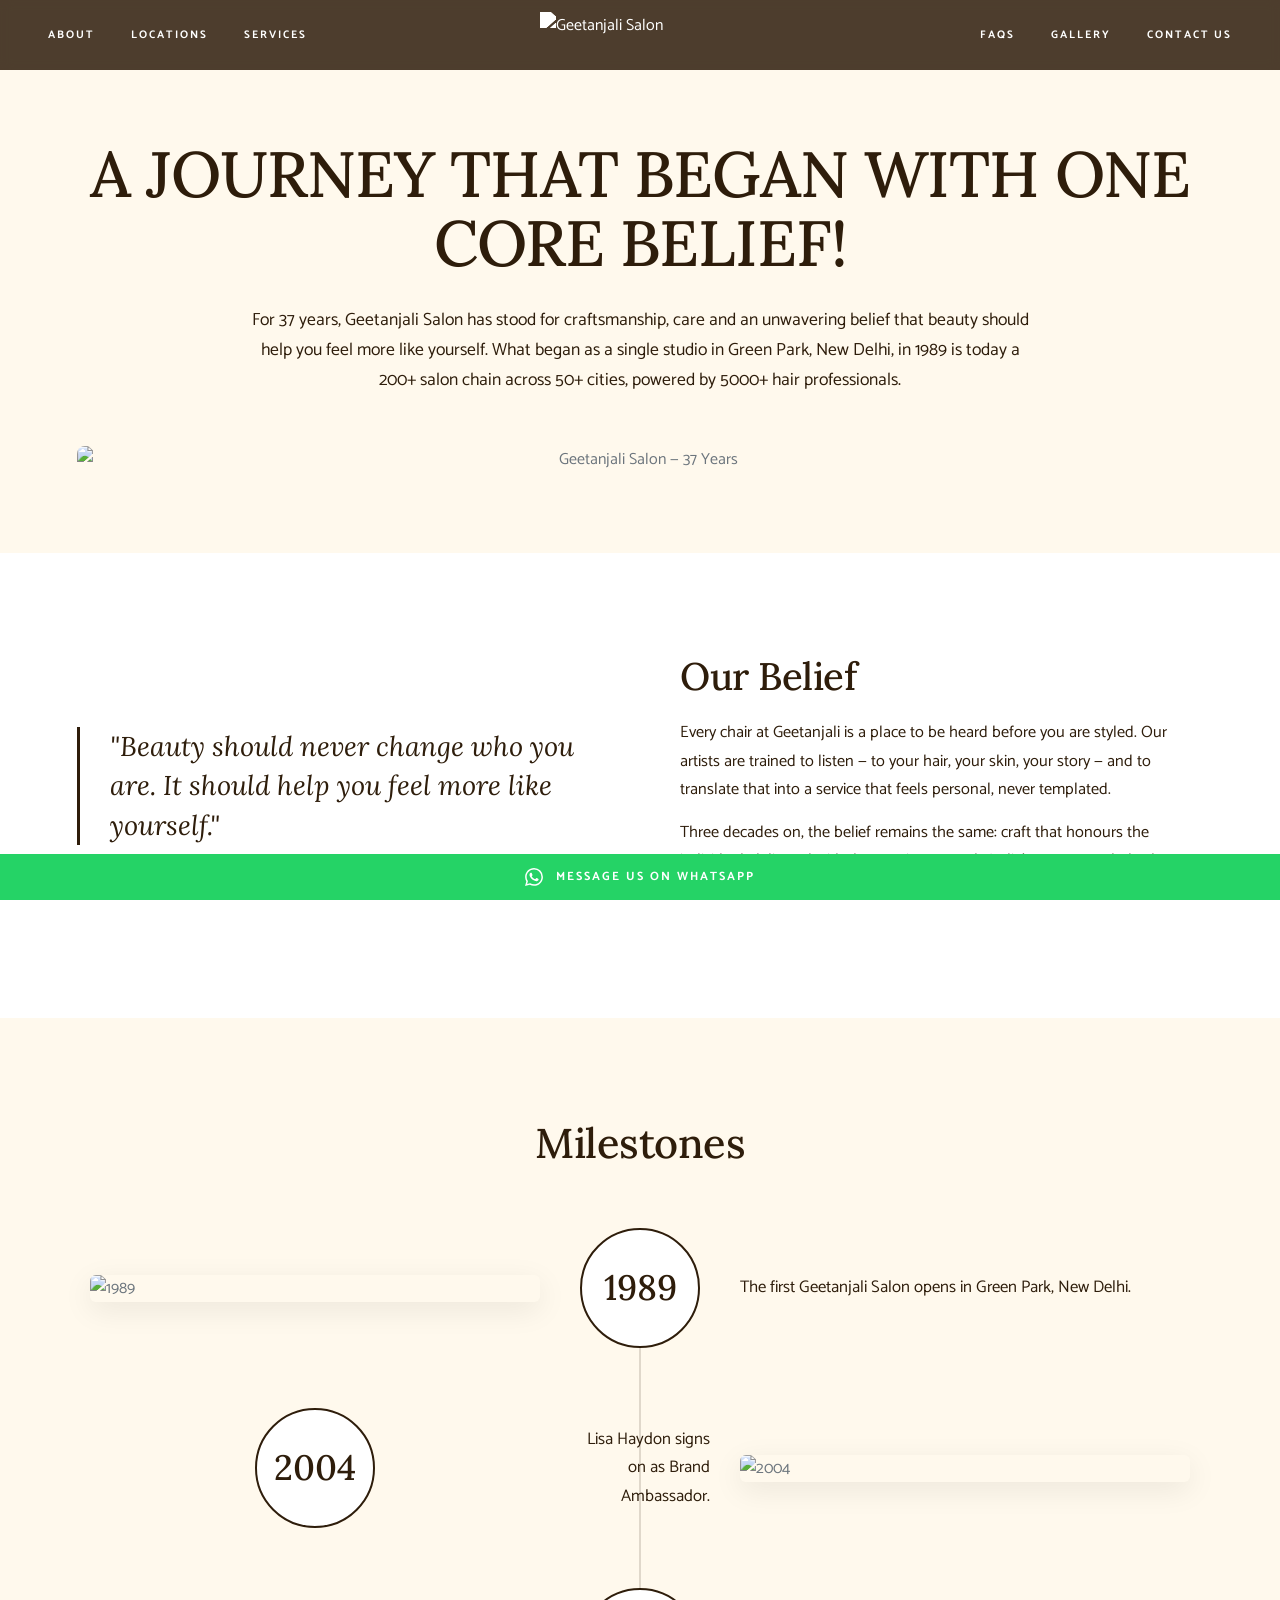
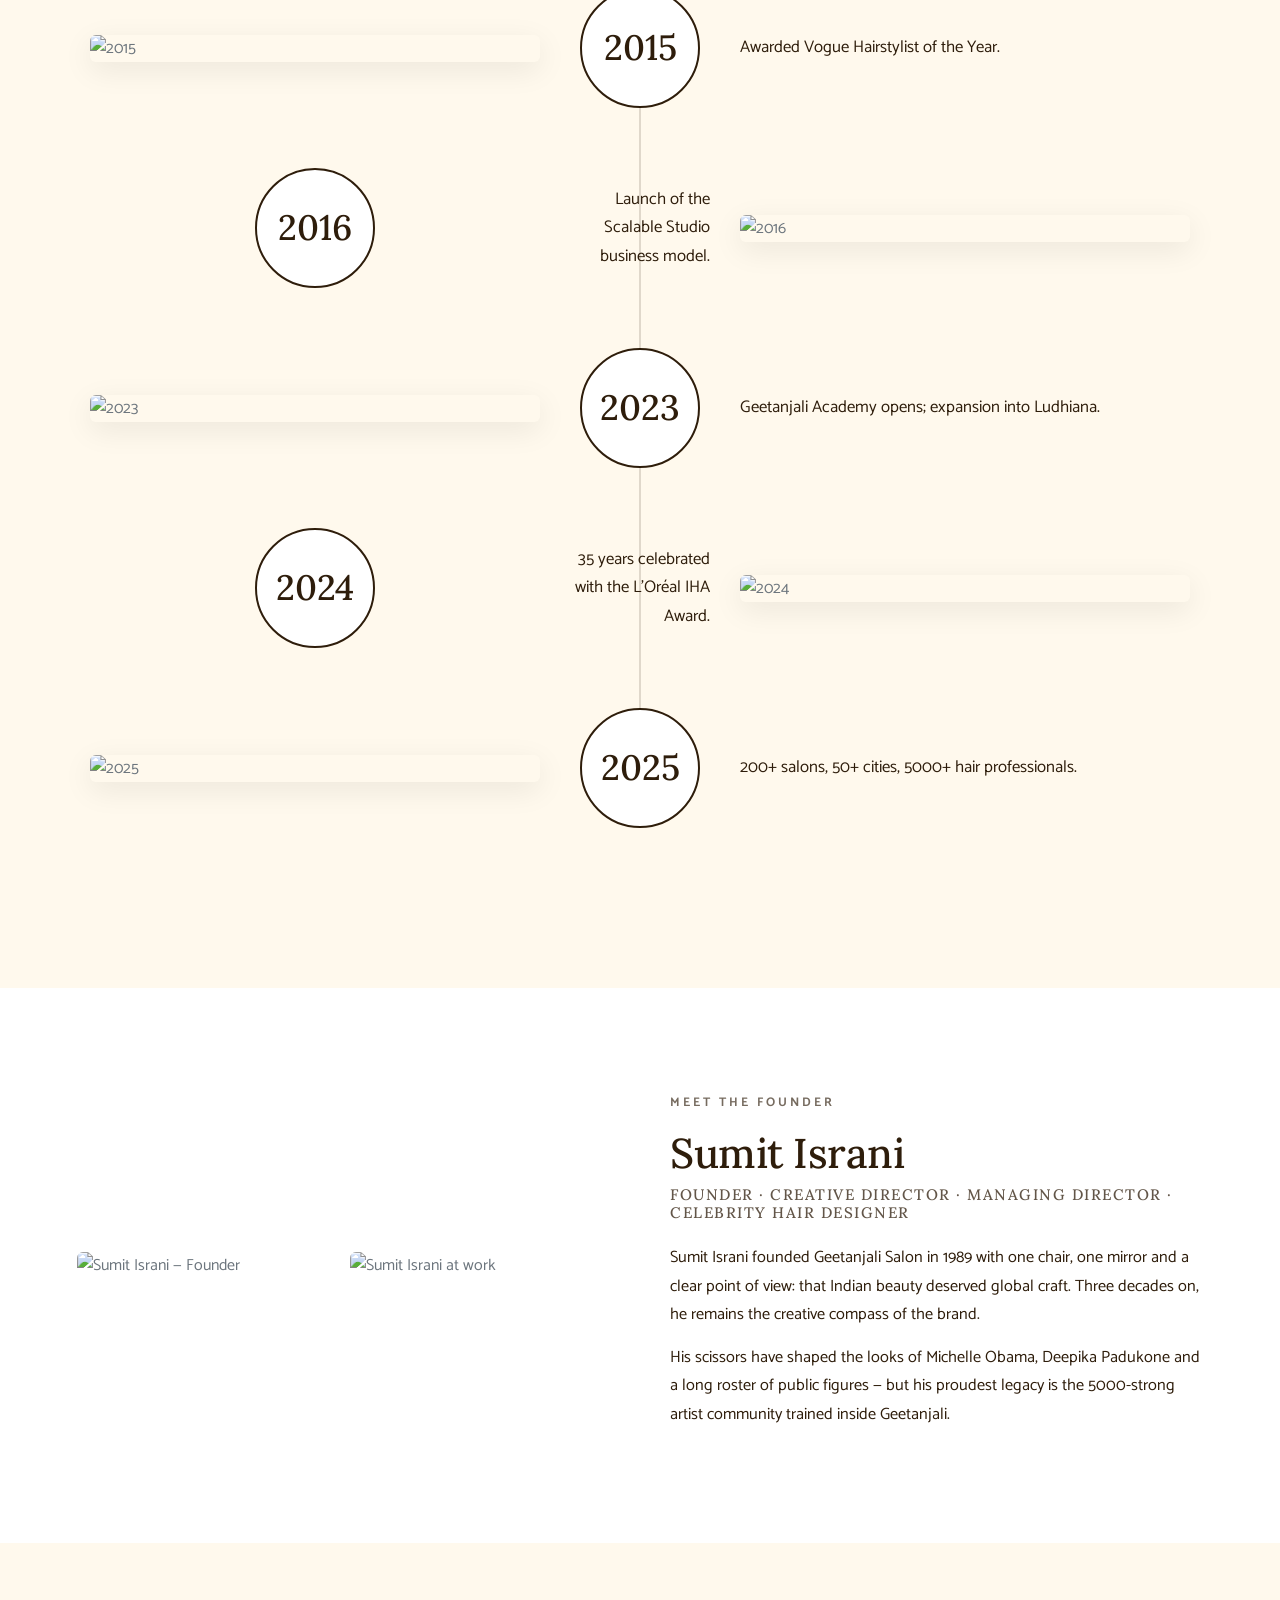
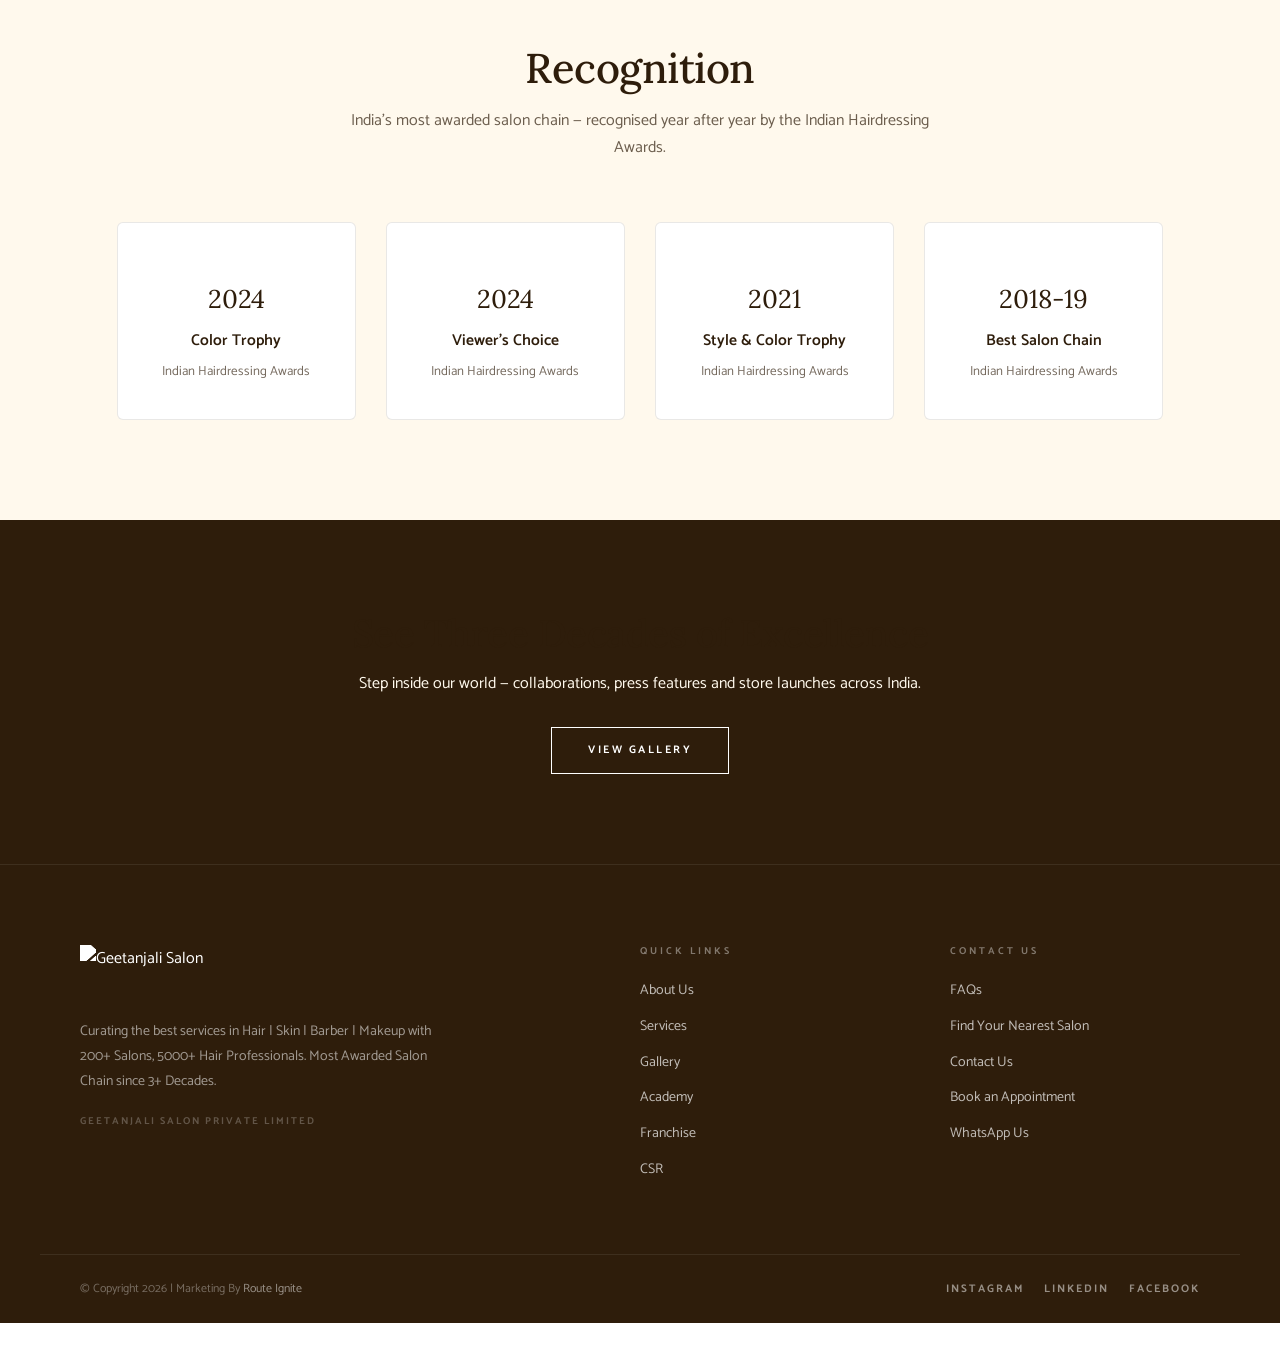
==== about.html @ 036566a3 "first commit" ====
<!DOCTYPE html>
<html lang="en">
<head>
<meta charset="UTF-8">
<meta name="viewport" content="width=device-width, initial-scale=1.0">
<meta name="description" content="A journey that began with one core belief. 37 years of Geetanjali Salon — 200+ salons, 50+ cities, 5000+ hair professionals. Founded by Sumit Israni in 1989.">
<meta name="robots" content="index, follow">
<meta property="og:title" content="About Us | Geetanjali Salon">
<meta property="og:description" content="Since 1989 — India's most awarded salon chain. Founder Sumit Israni.">
<meta property="og:image" content="https://www.geetanjalisalon.com/wp-content/uploads/2026/01/geet24.jpg">
<title>About Us | Geetanjali Salon</title>

<link rel="icon" type="image/png" href="https://www.geetanjalisalon.com/wp-content/uploads/2023/09/cropped-Geetanjali-Salon-Logo-Copy-1-1-270x270.png">
<link rel="preconnect" href="https://fonts.googleapis.com">
<link rel="preconnect" href="https://fonts.gstatic.com" crossorigin>
<link rel="stylesheet" href="css/style.css">

<style>
  .about-hero{padding:140px 6% 80px;background:var(--cream);text-align:center}
  .about-hero h1{font-family:var(--h-font);font-weight:500;font-size:clamp(2.2rem,5vw,4.4rem);color:var(--dark);line-height:1.08;letter-spacing:-1px;max-width:1100px;margin:0 auto 28px}
  .about-hero p.lede{max-width:780px;margin:0 auto 50px;font-size:1.1rem;line-height:1.7;color:var(--dark)}
  .about-hero .hero-img{max-width:1200px;margin:0 auto;border-radius:8px;overflow:hidden}
  .about-hero .hero-img img{width:100%;height:auto;display:block}

  .vm{padding:100px 6%;background:#fff}
  .vm-grid{display:grid;grid-template-columns:1fr 1fr;gap:80px;max-width:1200px;margin:0 auto;align-items:center}
  .vm-quote{font-family:var(--h-font);font-style:italic;font-size:1.7rem;line-height:1.45;color:var(--dark);padding-left:30px;border-left:3px solid var(--dark)}
  .vm-body h2{font-family:var(--h-font);font-size:2.4rem;font-weight:500;color:var(--dark);margin-bottom:20px;letter-spacing:-.5px}
  .vm-body p{font-size:1.02rem;line-height:1.75;color:var(--dark);margin-bottom:14px}
  @media(max-width:820px){.vm-grid{grid-template-columns:1fr;gap:40px}}

  .milestones{padding:100px 6%;background:var(--cream)}
  .milestones h2{text-align:center;font-family:var(--h-font);font-size:2.6rem;font-weight:500;color:var(--dark);margin-bottom:60px;letter-spacing:-.5px}
  .ms-list{max-width:1100px;margin:0 auto;position:relative}
  .ms-list::before{content:"";position:absolute;left:50%;top:0;bottom:0;width:2px;background:var(--dark);opacity:.15;transform:translateX(-50%)}
  .ms-item{display:grid;grid-template-columns:1fr 140px 1fr;gap:30px;align-items:center;margin-bottom:60px}
  .ms-img{width:100%;border-radius:6px;overflow:hidden;box-shadow:0 8px 30px rgba(0,0,0,.08)}
  .ms-img img{width:100%;height:auto;display:block}
  .ms-year{text-align:center;font-family:var(--h-font);font-size:2.2rem;font-weight:500;color:var(--dark);background:#fff;border:2px solid var(--dark);border-radius:50%;width:120px;height:120px;display:flex;align-items:center;justify-content:center;margin:0 auto}
  .ms-desc{font-size:1.05rem;line-height:1.7;color:var(--dark)}
  .ms-item:nth-child(even) .ms-img{order:3}
  .ms-item:nth-child(even) .ms-desc{order:1;text-align:right}
  @media(max-width:820px){
    .ms-list::before{left:60px}
    .ms-item{grid-template-columns:120px 1fr;gap:20px;text-align:left!important}
    .ms-year{width:100px;height:100px;font-size:1.6rem;margin:0}
    .ms-img{display:none}
    .ms-item:nth-child(even) .ms-desc{order:0;text-align:left}
  }

  .founder{padding:100px 6%;background:#fff}
  .founder-grid{display:grid;grid-template-columns:1fr 1fr;gap:60px;max-width:1200px;margin:0 auto;align-items:center}
  .founder-imgs{display:grid;grid-template-columns:1fr 1fr;gap:14px}
  .founder-imgs img{width:100%;height:auto;border-radius:6px;display:block}
  .founder-body .eyebrow{display:inline-block;letter-spacing:3px;font-size:.78rem;color:var(--dark);opacity:.65;margin-bottom:14px;text-transform:uppercase}
  .founder-body h2{font-family:var(--h-font);font-size:2.6rem;font-weight:500;color:var(--dark);margin-bottom:8px;letter-spacing:-.5px}
  .founder-body h3{font-size:.95rem;letter-spacing:1.5px;color:var(--dark);opacity:.75;margin-bottom:22px;text-transform:uppercase;font-weight:500}
  .founder-body p{font-size:1.02rem;line-height:1.75;color:var(--dark);margin-bottom:14px}
  @media(max-width:820px){.founder-grid{grid-template-columns:1fr}}

  .awards{padding:100px 6%;background:var(--cream)}
  .awards h2{text-align:center;font-family:var(--h-font);font-size:2.6rem;font-weight:500;color:var(--dark);margin-bottom:14px;letter-spacing:-.5px}
  .awards .sub{text-align:center;color:var(--dark);opacity:.7;margin:0 auto 60px;max-width:600px}
  .awards-grid{display:grid;grid-template-columns:repeat(4,1fr);gap:30px;max-width:1200px;margin:0 auto}
  .award-c{background:#fff;padding:36px 24px;border-radius:6px;text-align:center;border:1px solid rgba(46,29,11,.1);transition:transform .35s ease,box-shadow .35s ease}
  .award-c:hover{transform:translateY(-6px);box-shadow:0 16px 40px rgba(0,0,0,.1)}
  .award-c img{width:80px;height:auto;margin:0 auto 18px;display:block}
  .award-c .yr{font-family:var(--h-font);font-size:1.6rem;color:var(--dark);margin-bottom:8px}
  .award-c .nm{font-size:.98rem;font-weight:600;color:var(--dark);margin-bottom:6px}
  .award-c .og{font-size:.82rem;color:var(--dark);opacity:.65}
  @media(max-width:900px){.awards-grid{grid-template-columns:repeat(2,1fr)}}
  @media(max-width:480px){.awards-grid{grid-template-columns:1fr}}

  .about-cta{padding:90px 6%;background:var(--dark);text-align:center;color:var(--cream)}
  .about-cta h2{font-family:var(--h-font);font-size:2.4rem;font-weight:500;margin-bottom:14px;letter-spacing:-.5px}
  .about-cta p{opacity:.8;max-width:600px;margin:0 auto 30px}
</style>
</head>
<body>

<a class="wa-bar" href="https://wa.me/917428918292/?text=Hello%0AGot%20this%20number%20from%20Geetanjali%20Website.%20Looking%20to%20book%20an%20appointment." target="_blank" rel="noopener">
  <svg width="18" height="18" viewBox="0 0 24 24" fill="currentColor" style="display:inline-block;vertical-align:middle;margin-right:8px"><path d="M17.472 14.382c-.297-.149-1.758-.867-2.03-.967-.273-.099-.471-.148-.67.15-.197.297-.767.966-.94 1.164-.173.199-.347.223-.644.075-.297-.15-1.255-.463-2.39-1.475-.883-.788-1.48-1.761-1.653-2.059-.173-.297-.018-.458.13-.606.134-.133.298-.347.446-.52.149-.174.198-.298.298-.497.099-.198.05-.371-.025-.52-.075-.149-.669-1.612-.916-2.207-.242-.579-.487-.5-.669-.51-.173-.008-.371-.01-.57-.01-.198 0-.52.074-.792.372-.272.297-1.04 1.016-1.04 2.479 0 1.462 1.065 2.875 1.213 3.074.149.198 2.096 3.2 5.077 4.487.709.306 1.262.489 1.694.625.712.227 1.36.195 1.871.118.571-.085 1.758-.719 2.006-1.413.248-.694.248-1.289.173-1.413-.074-.124-.272-.198-.57-.347m-5.421 7.403h-.004a9.87 9.87 0 01-5.031-1.378l-.361-.214-3.741.982.998-3.648-.235-.374a9.86 9.86 0 01-1.51-5.26c.001-5.45 4.436-9.884 9.888-9.884 2.64 0 5.122 1.03 6.988 2.898a9.825 9.825 0 012.893 6.994c-.003 5.45-4.437 9.884-9.885 9.884m8.413-18.297A11.815 11.815 0 0012.05 0C5.495 0 .16 5.335.157 11.892c0 2.096.547 4.142 1.588 5.945L.057 24l6.305-1.654a11.882 11.882 0 005.683 1.448h.005c6.554 0 11.89-5.335 11.893-11.893a11.821 11.821 0 00-3.48-8.413Z"/></svg>
  Message Us on WhatsApp
</a>

<header id="site-header">
  <div class="nav-wrap">
    <nav class="nav-left">
      <a href="about.html" class="nav-link active">About</a>
      <a href="locations.html" class="nav-link">Locations</a>
      <a href="services.html" class="nav-link">Services</a>
    </nav>
    <div class="nav-logo">
      <a href="index.html"><img src="https://www.geetanjalisalon.com/wp-content/uploads/2023/09/Geetanjali-Salon-Logo-Copy.png" alt="Geetanjali Salon" width="200" height="46"></a>
    </div>
    <nav class="nav-right">
      <a href="faq.html" class="nav-link">FAQS</a>
      <a href="gallery.html" class="nav-link">Gallery</a>
      <a href="contact.html" class="nav-link">Contact Us</a>
    </nav>
    <button class="hamburger" aria-label="Menu"><span></span><span></span><span></span></button>
  </div>
</header>

<nav class="mobile-nav">
  <a href="about.html">About</a>
  <a href="locations.html">Locations</a>
  <a href="services.html">Services</a>
  <a href="faq.html">FAQS</a>
  <a href="gallery.html">Gallery</a>
  <a href="contact.html">Contact Us</a>
</nav>

<section class="about-hero">
  <h1 class="fade-up">A JOURNEY THAT BEGAN WITH ONE CORE BELIEF!</h1>
  <p class="lede fade-up d1">For 37 years, Geetanjali Salon has stood for craftsmanship, care and an unwavering belief that beauty should help you feel more like yourself. What began as a single studio in Green Park, New Delhi, in 1989 is today a 200+ salon chain across 50+ cities, powered by 5000+ hair professionals.</p>
  <div class="hero-img fade-up d2">
    <img src="https://www.geetanjalisalon.com/wp-content/uploads/2026/01/geet24.jpg" alt="Geetanjali Salon — 37 Years" loading="eager">
  </div>
</section>

<section class="vm">
  <div class="vm-grid">
    <div class="vm-quote fade-up">"Beauty should never change who you are. It should help you feel more like yourself."</div>
    <div class="vm-body fade-up d1">
      <h2>Our Belief</h2>
      <p>Every chair at Geetanjali is a place to be heard before you are styled. Our artists are trained to listen — to your hair, your skin, your story — and to translate that into a service that feels personal, never templated.</p>
      <p>Three decades on, the belief remains the same: craft that honours the individual, delivered with the consistency only India's most awarded salon chain can promise.</p>
    </div>
  </div>
</section>

<section class="milestones">
  <h2 class="fade-up">Milestones</h2>
  <div class="ms-list">
    <div class="ms-item fade-up">
      <div class="ms-img"><img src="https://www.geetanjalisalon.com/wp-content/uploads/2026/01/1989.png" alt="1989" loading="lazy"></div>
      <div class="ms-year">1989</div>
      <div class="ms-desc">The first Geetanjali Salon opens in Green Park, New Delhi.</div>
    </div>
    <div class="ms-item fade-up">
      <div class="ms-img"><img src="https://www.geetanjalisalon.com/wp-content/uploads/2026/01/2004.png" alt="2004" loading="lazy"></div>
      <div class="ms-year">2004</div>
      <div class="ms-desc">Lisa Haydon signs on as Brand Ambassador.</div>
    </div>
    <div class="ms-item fade-up">
      <div class="ms-img"><img src="https://www.geetanjalisalon.com/wp-content/uploads/2026/01/2015.png" alt="2015" loading="lazy"></div>
      <div class="ms-year">2015</div>
      <div class="ms-desc">Awarded Vogue Hairstylist of the Year.</div>
    </div>
    <div class="ms-item fade-up">
      <div class="ms-img"><img src="https://www.geetanjalisalon.com/wp-content/uploads/2026/01/2016.png" alt="2016" loading="lazy"></div>
      <div class="ms-year">2016</div>
      <div class="ms-desc">Launch of the Scalable Studio business model.</div>
    </div>
    <div class="ms-item fade-up">
      <div class="ms-img"><img src="https://www.geetanjalisalon.com/wp-content/uploads/2026/01/2023.png" alt="2023" loading="lazy"></div>
      <div class="ms-year">2023</div>
      <div class="ms-desc">Geetanjali Academy opens; expansion into Ludhiana.</div>
    </div>
    <div class="ms-item fade-up">
      <div class="ms-img"><img src="https://www.geetanjalisalon.com/wp-content/uploads/2026/01/2024.png" alt="2024" loading="lazy"></div>
      <div class="ms-year">2024</div>
      <div class="ms-desc">35 years celebrated with the L'Oréal IHA Award.</div>
    </div>
    <div class="ms-item fade-up">
      <div class="ms-img"><img src="https://www.geetanjalisalon.com/wp-content/uploads/2026/01/2025.png" alt="2025" loading="lazy"></div>
      <div class="ms-year">2025</div>
      <div class="ms-desc">200+ salons, 50+ cities, 5000+ hair professionals.</div>
    </div>
  </div>
</section>

<section class="founder">
  <div class="founder-grid">
    <div class="founder-imgs fade-up">
      <img src="https://www.geetanjalisalon.com/wp-content/uploads/2026/01/geet23.png" alt="Sumit Israni — Founder" loading="lazy">
      <img src="https://www.geetanjalisalon.com/wp-content/uploads/2026/01/geet21.jpg" alt="Sumit Israni at work" loading="lazy">
    </div>
    <div class="founder-body fade-up d1">
      <span class="eyebrow">Meet the Founder</span>
      <h2>Sumit Israni</h2>
      <h3>Founder · Creative Director · Managing Director · Celebrity Hair Designer</h3>
      <p>Sumit Israni founded Geetanjali Salon in 1989 with one chair, one mirror and a clear point of view: that Indian beauty deserved global craft. Three decades on, he remains the creative compass of the brand.</p>
      <p>His scissors have shaped the looks of Michelle Obama, Deepika Padukone and a long roster of public figures — but his proudest legacy is the 5000-strong artist community trained inside Geetanjali.</p>
    </div>
  </div>
</section>

<section class="awards">
  <h2 class="fade-up">Recognition</h2>
  <p class="sub fade-up d1">India's most awarded salon chain — recognised year after year by the Indian Hairdressing Awards.</p>
  <div class="awards-grid">
    <div class="award-c fade-up">
      <img src="https://www.geetanjalisalon.com/wp-content/uploads/2026/01/Layer-11.png" alt="">
      <div class="yr">2024</div>
      <div class="nm">Color Trophy</div>
      <div class="og">Indian Hairdressing Awards</div>
    </div>
    <div class="award-c fade-up d1">
      <img src="https://www.geetanjalisalon.com/wp-content/uploads/2026/01/Layer-11.png" alt="">
      <div class="yr">2024</div>
      <div class="nm">Viewer's Choice</div>
      <div class="og">Indian Hairdressing Awards</div>
    </div>
    <div class="award-c fade-up d2">
      <img src="https://www.geetanjalisalon.com/wp-content/uploads/2026/01/Layer-11.png" alt="">
      <div class="yr">2021</div>
      <div class="nm">Style &amp; Color Trophy</div>
      <div class="og">Indian Hairdressing Awards</div>
    </div>
    <div class="award-c fade-up d3">
      <img src="https://www.geetanjalisalon.com/wp-content/uploads/2026/01/Layer-11.png" alt="">
      <div class="yr">2018-19</div>
      <div class="nm">Best Salon Chain</div>
      <div class="og">Indian Hairdressing Awards</div>
    </div>
  </div>
</section>

<section class="about-cta">
  <h2 class="fade-up">See Three Decades of Excellence</h2>
  <p class="fade-up d1">Step inside our world — collaborations, press features and store launches across India.</p>
  <a href="gallery.html" class="btn btn-light fade-up d2">View Gallery</a>
</section>

<footer>
  <div class="footer-main">
    <div class="footer-brand">
      <img src="https://www.geetanjalisalon.com/wp-content/uploads/2023/09/Geetanjali-Salon-Logo-Copy.png" alt="Geetanjali Salon" width="180">
      <p>Curating the best services in Hair | Skin | Barber | Makeup with 200+ Salons, 5000+ Hair Professionals. Most Awarded Salon Chain since 3+ Decades.</p>
      <span class="co-name">GEETANJALI SALON PRIVATE LIMITED</span>
    </div>
    <div class="footer-col">
      <h4>Quick Links</h4>
      <a href="about.html">About Us</a>
      <a href="services.html">Services</a>
      <a href="gallery.html">Gallery</a>
      <a href="about.html#academy">Academy</a>
      <a href="about.html#franchise">Franchise</a>
      <a href="about.html#csr">CSR</a>
    </div>
    <div class="footer-col">
      <h4>Contact Us</h4>
      <a href="faq.html">FAQs</a>
      <a href="contact.html">Find Your Nearest Salon</a>
      <a href="contact.html">Contact Us</a>
      <a href="https://wa.me/917428918292/?text=Hello%0ALooking%20to%20book%20an%20appointment." target="_blank" rel="noopener">Book an Appointment</a>
      <a href="https://wa.me/917428918292/" target="_blank" rel="noopener">WhatsApp Us</a>
    </div>
  </div>
  <div class="footer-bottom">
    <p>© Copyright 2026 | Marketing By <a href="#" style="color:rgba(255,255,255,.5)">Route Ignite</a></p>
    <div class="social-row">
      <a href="https://www.instagram.com/geetanjalisalon/" target="_blank" rel="noopener">Instagram</a>
      <a href="https://www.linkedin.com/company/geetanjali-salon/" target="_blank" rel="noopener">Linkedin</a>
      <a href="https://www.facebook.com/geetanjalisalon/" target="_blank" rel="noopener">Facebook</a>
    </div>
  </div>
</footer>

<script src="js/main.js"></script>
</body>
</html>
---- css/style.css ----
@import url('https://fonts.googleapis.com/css2?family=Lora:ital,wght@0,400;0,500;0,600;0,700;1,400;1,500&family=Catamaran:wght@300;400;500;600;700;800;900&display=swap');

:root {
  --dark: #2e1d0b;
  --dark-85: rgba(46,29,11,0.85);
  --cream: #fff9ed;
  --white: #ffffff;
  --body: #6c757d;
  --h-font: 'Lora', serif;
  --b-font: 'Catamaran', sans-serif;
  --ease: all 0.35s ease;
}

*, *::before, *::after { box-sizing: border-box; margin: 0; padding: 0; }
html { scroll-behavior: smooth; }
body { font-family: var(--b-font); color: var(--body); background: #fff; overflow-x: hidden; line-height: 1.7; }
img { max-width: 100%; height: auto; display: block; }
a { text-decoration: none; color: inherit; }
ul { list-style: none; }
h1,h2,h3,h4 { font-family: var(--h-font); color: var(--dark); line-height: 1.2; font-weight: 500; }

/* ── UTILITY ── */
.container { max-width: 1200px; margin: 0 auto; padding: 0 40px; }
.btn {
  display: inline-block;
  padding: 13px 36px;
  font-family: var(--b-font);
  font-size: 11px;
  font-weight: 700;
  letter-spacing: 2.5px;
  text-transform: uppercase;
  border: 1.5px solid currentColor;
  cursor: pointer;
  transition: var(--ease);
  background: none;
}
.btn-dark { background: var(--dark); color: #fff; border-color: var(--dark); }
.btn-dark:hover { background: transparent; color: var(--dark); }
.btn-light { color: #fff; border-color: #fff; }
.btn-light:hover { background: #fff; color: var(--dark); }
.btn-outline { color: var(--dark); border-color: var(--dark); }
.btn-outline:hover { background: var(--dark); color: #fff; }
.eyebrow {
  font-family: var(--b-font);
  font-size: 11px;
  font-weight: 700;
  letter-spacing: 3.5px;
  text-transform: uppercase;
  color: var(--body);
  margin-bottom: 14px;
  display: block;
}

/* ── FADE ANIMATIONS ── */
.fade-up {
  opacity: 0;
  transform: translateY(32px);
  transition: opacity 0.75s ease, transform 0.75s ease;
}
.fade-up.d1 { transition-delay: 0.1s; }
.fade-up.d2 { transition-delay: 0.2s; }
.fade-up.d3 { transition-delay: 0.3s; }
.fade-up.d4 { transition-delay: 0.4s; }
.fade-up.visible { opacity: 1; transform: translateY(0); }

/* ── WHATSAPP STICKY BAR ── */
.wa-bar {
  position: fixed;
  bottom: 0; left: 0; right: 0;
  z-index: 1000;
  background: #25d366;
  color: #fff;
  text-align: center;
  padding: 13px 16px;
  font-size: 12px;
  font-weight: 700;
  letter-spacing: 2px;
  text-transform: uppercase;
  transition: background 0.3s;
}
.wa-bar:hover { background: #1fba59; }
.wa-bar svg { vertical-align: middle; margin-right: 8px; }

/* ── HEADER ── */
#site-header {
  position: fixed;
  top: 0; left: 0; right: 0;
  z-index: 900;
  background: var(--dark-85);
  backdrop-filter: blur(6px);
  transition: var(--ease);
}
#site-header.scrolled { background: var(--dark); box-shadow: 0 2px 24px rgba(0,0,0,.35); }

.nav-wrap {
  display: grid;
  grid-template-columns: 1fr auto 1fr;
  align-items: center;
  height: 70px;
  padding: 0 48px;
}
.nav-left, .nav-right { display: flex; align-items: center; gap: 36px; }
.nav-right { justify-content: flex-end; }
.nav-logo img { height: 46px; width: auto; filter: brightness(0) invert(1); }
.nav-link {
  font-size: 11px;
  font-weight: 700;
  letter-spacing: 2px;
  text-transform: uppercase;
  color: #fff;
  position: relative;
  transition: opacity 0.3s;
}
.nav-link::after {
  content: '';
  position: absolute;
  bottom: -3px; left: 0;
  width: 0; height: 1px;
  background: #fff;
  transition: width 0.3s;
}
.nav-link:hover::after { width: 100%; }
.nav-link:hover { opacity: .75; }

.hamburger { display: none; background: none; border: none; cursor: pointer; flex-direction: column; gap: 5px; padding: 4px; }
.hamburger span { display: block; width: 22px; height: 2px; background: #fff; transition: var(--ease); }
.hamburger.open span:nth-child(1) { transform: rotate(45deg) translate(5px,5px); }
.hamburger.open span:nth-child(2) { opacity: 0; }
.hamburger.open span:nth-child(3) { transform: rotate(-45deg) translate(5px,-5px); }

.mobile-nav {
  position: fixed;
  top: 70px; left: 0; right: 0;
  background: var(--dark);
  padding: 0;
  max-height: 0;
  overflow: hidden;
  transition: max-height 0.4s ease, padding 0.4s ease;
  z-index: 899;
}
.mobile-nav.open { max-height: 400px; padding: 20px 0; }
.mobile-nav a {
  display: block;
  color: #fff;
  font-size: 12px;
  font-weight: 700;
  letter-spacing: 2px;
  text-transform: uppercase;
  padding: 14px 48px;
  border-bottom: 1px solid rgba(255,255,255,.08);
}
.mobile-nav a:last-child { border: none; }
.mobile-nav a:hover { background: rgba(255,255,255,.05); }

/* ── HERO ── */
.hero {
  padding-top: 70px;
  min-height: 100vh;
  background: var(--cream);
  display: flex;
  flex-direction: column;
  align-items: center;
  overflow: hidden;
}
.hero-logo-banner {
  width: 100%;
  padding: 48px 0 0;
}
.hero-logo-banner img { width: 100%; height: auto; }
.hero-photo {
  width: 100%;
  max-width: 960px;
  margin: 0 auto;
}
.hero-photo img { width: 100%; height: auto; }
.hero-cta-wrap {
  padding: 36px 0 60px;
  text-align: center;
}

/* ── STATS ── */
.stats {
  background: var(--dark);
  padding: 64px 40px;
}
.stats-grid {
  display: grid;
  grid-template-columns: repeat(3,1fr);
  gap: 0;
  max-width: 900px;
  margin: 0 auto;
  text-align: center;
}
.stat-item { padding: 20px 40px; border-right: 1px solid rgba(255,255,255,.12); }
.stat-item:last-child { border: none; }
.stat-num {
  font-family: var(--h-font);
  font-size: 64px;
  font-weight: 700;
  color: #fff;
  line-height: 1;
  display: flex;
  align-items: baseline;
  justify-content: center;
  gap: 4px;
}
.stat-num .counter { display: inline-block; }
.stat-suffix { font-size: 36px; font-weight: 700; color: #fff; }
.stat-label {
  font-size: 10px;
  font-weight: 700;
  letter-spacing: 3px;
  text-transform: uppercase;
  color: rgba(255,255,255,.5);
  margin-top: 10px;
}

/* ── THREE DECADES ── */
.three-decades {
  background: var(--cream);
  padding: 110px 40px;
  text-align: center;
}
.three-decades h2 {
  font-size: clamp(36px,5vw,68px);
  font-weight: 600;
  color: var(--dark);
  line-height: 1.1;
  margin-bottom: 28px;
}
.three-decades p {
  max-width: 540px;
  margin: 0 auto 40px;
  font-size: 16px;
  line-height: 1.85;
}

/* ── DESIGNED FOR CALM ── */
.calm-section {
  min-height: 75vh;
  background: url('https://geetanjalisalon.com/wp-content/uploads/2023/10/interior-image-inside.jpg') center/cover no-repeat fixed;
  position: relative;
  display: flex;
  align-items: center;
  justify-content: center;
}
.calm-section::before {
  content: '';
  position: absolute;
  inset: 0;
  background: rgba(46,29,11,.62);
}
.calm-inner {
  position: relative;
  z-index: 1;
  text-align: center;
  max-width: 680px;
  padding: 60px 40px;
}
.calm-inner h2 {
  font-size: clamp(28px,4vw,52px);
  color: #fff;
  margin-bottom: 20px;
}
.calm-inner p { color: rgba(255,255,255,.82); font-size: 16px; margin-bottom: 36px; }

/* ── BRAND LOGOS ── */
.brands-section {
  background: var(--cream);
  padding: 80px 0;
}
.brands-section .section-title {
  text-align: center;
  font-size: clamp(24px,3vw,42px);
  color: var(--dark);
  margin-bottom: 6px;
}
.brands-section .sub-title {
  text-align: center;
  font-size: 11px;
  font-weight: 700;
  letter-spacing: 3px;
  text-transform: uppercase;
  color: var(--body);
  margin-bottom: 52px;
}
.marquee-wrap { overflow: hidden; }
.marquee-track {
  display: flex;
  align-items: center;
  gap: 64px;
  width: max-content;
  animation: marquee 22s linear infinite;
}
.marquee-track img {
  height: 56px;
  width: auto;
  filter: grayscale(1);
  opacity: .55;
  transition: var(--ease);
}
.marquee-track img:hover { filter: none; opacity: 1; }

@keyframes marquee {
  0% { transform: translateX(0); }
  100% { transform: translateX(-50%); }
}

/* ── SERVICES TICKER ── */
.ticker-section {
  background: var(--dark);
  padding: 20px 0;
  overflow: hidden;
}
.ticker-track {
  display: flex;
  align-items: center;
  gap: 0;
  width: max-content;
  animation: ticker 18s linear infinite;
}
.ticker-item {
  display: flex;
  align-items: center;
  gap: 28px;
  padding: 0 36px;
  font-family: var(--h-font);
  font-size: 21px;
  font-style: italic;
  color: #fff;
  white-space: nowrap;
}
.ticker-item::after { content: '✦'; font-size: 11px; opacity: .4; font-style: normal; }

@keyframes ticker {
  0% { transform: translateX(0); }
  100% { transform: translateX(-50%); }
}

/* ── SERVICES TABS ── */
.services-section {
  background: var(--cream);
  padding: 90px 0;
}
.tabs-header {
  display: flex;
  justify-content: center;
  border-bottom: 1px solid rgba(46,29,11,.18);
  margin-bottom: 64px;
}
.tab-btn {
  font-family: var(--b-font);
  font-size: 11px;
  font-weight: 700;
  letter-spacing: 2.5px;
  text-transform: uppercase;
  color: var(--body);
  padding: 16px 44px;
  border: none;
  background: none;
  border-bottom: 2px solid transparent;
  margin-bottom: -1px;
  cursor: pointer;
  transition: var(--ease);
}
.tab-btn:hover { color: var(--dark); }
.tab-btn.active { color: var(--dark); border-bottom-color: var(--dark); }

.tab-pane { display: none; }
.tab-pane.active { display: block; }

.svc-grid {
  display: grid;
  grid-template-columns: 1fr 1fr;
  gap: 72px;
  align-items: center;
  max-width: 1100px;
  margin: 0 auto;
  padding: 0 40px;
}
.svc-grid.reverse { direction: rtl; }
.svc-grid.reverse > * { direction: ltr; }

.svc-img img {
  width: 100%;
  height: 520px;
  object-fit: cover;
}
.svc-text .eyebrow { color: var(--body); }
.svc-text h3 {
  font-size: clamp(28px,3vw,40px);
  color: var(--dark);
  margin-bottom: 20px;
}
.svc-text p { font-size: 15px; line-height: 1.9; margin-bottom: 36px; }
.svc-ctas { display: flex; gap: 14px; flex-wrap: wrap; }

/* ── INSTAGRAM GALLERY ── */
.ig-gallery { background: #fff; padding: 90px 0; }
.section-header { text-align: center; margin-bottom: 52px; }
.section-header h2 { font-size: clamp(28px,4vw,48px); color: var(--dark); margin-bottom: 10px; }
.section-header .view-link {
  font-size: 11px;
  font-weight: 700;
  letter-spacing: 2.5px;
  text-transform: uppercase;
  color: var(--dark);
  border-bottom: 1px solid currentColor;
  padding-bottom: 1px;
  display: inline-block;
}
.ig-grid {
  display: grid;
  grid-template-columns: repeat(3,1fr);
  gap: 6px;
  max-width: 1200px;
  margin: 0 auto;
  padding: 0 40px;
}
.ig-grid a { overflow: hidden; display: block; }
.ig-grid img {
  width: 100%;
  aspect-ratio: 3/4;
  object-fit: cover;
  transition: transform 0.5s ease;
}
.ig-grid a:hover img { transform: scale(1.04); }

/* ── SUMIT SECTION ── */
.sumit-section {
  background: var(--cream);
  padding: 110px 0;
}
.sumit-wrap {
  display: grid;
  grid-template-columns: 1fr 1fr;
  gap: 80px;
  align-items: center;
  max-width: 1200px;
  margin: 0 auto;
  padding: 0 40px;
}
.sumit-photos {
  display: grid;
  grid-template-columns: 1fr 1fr;
  gap: 16px;
}
.sumit-photos img {
  width: 100%;
  height: 400px;
  object-fit: cover;
  object-position: top;
}
.sumit-photos img:nth-child(1) { margin-top: 48px; }
.sumit-text h2 {
  font-size: clamp(24px,3vw,38px);
  color: var(--dark);
  margin-bottom: 24px;
  line-height: 1.3;
}
.sumit-text p { font-size: 15px; line-height: 1.9; margin-bottom: 36px; }

/* ── TESTIMONIALS ── */
.testimonials {
  background: var(--dark);
  padding: 110px 0;
}
.testimonials .heading-sm {
  text-align: center;
  font-family: var(--b-font);
  font-size: 11px;
  font-weight: 700;
  letter-spacing: 4px;
  text-transform: uppercase;
  color: rgba(255,255,255,.4);
  margin-bottom: 64px;
}
.testi-stage {
  max-width: 820px;
  margin: 0 auto;
  padding: 0 64px;
  position: relative;
}
.testi-slide { display: none; text-align: center; }
.testi-slide.active { display: block; animation: fadeIn .5s ease; }
@keyframes fadeIn { from { opacity: 0; transform: translateY(12px); } to { opacity: 1; transform: translateY(0); } }
.testi-slide blockquote {
  font-family: var(--h-font);
  font-size: clamp(17px,2.2vw,24px);
  font-style: italic;
  color: #fff;
  line-height: 1.75;
  margin-bottom: 32px;
}
.testi-slide cite {
  font-size: 11px;
  font-weight: 700;
  letter-spacing: 3px;
  text-transform: uppercase;
  color: rgba(255,255,255,.45);
}
.testi-arrow {
  position: absolute;
  top: 50%;
  transform: translateY(-50%);
  width: 40px; height: 40px;
  background: none;
  border: 1px solid rgba(255,255,255,.25);
  color: #fff;
  cursor: pointer;
  display: flex;
  align-items: center;
  justify-content: center;
  transition: var(--ease);
  font-size: 18px;
}
.testi-arrow:hover { background: rgba(255,255,255,.1); }
.testi-arrow.prev { left: 0; }
.testi-arrow.next { right: 0; }
.testi-dots {
  display: flex;
  justify-content: center;
  gap: 8px;
  margin-top: 44px;
}
.testi-dot {
  width: 7px; height: 7px;
  border-radius: 50%;
  background: rgba(255,255,255,.25);
  border: none;
  cursor: pointer;
  transition: var(--ease);
}
.testi-dot.active { background: #fff; }

/* ── PARTNERSHIPS ── */
.partnerships {
  background: var(--cream);
  padding: 90px 0;
}
.partnerships .p-head {
  text-align: center;
  font-size: clamp(26px,4vw,52px);
  color: var(--dark);
  line-height: 1.1;
  margin-bottom: 52px;
}
.partnerships .p-head span { display: block; font-style: italic; }
.partner-logos {
  display: flex;
  flex-wrap: wrap;
  justify-content: center;
  align-items: center;
  gap: 48px 64px;
  max-width: 1000px;
  margin: 0 auto;
  padding: 0 40px;
}
.partner-logos img {
  height: 50px;
  width: auto;
  filter: grayscale(1);
  opacity: .55;
  transition: var(--ease);
}
.partner-logos img:hover { filter: none; opacity: 1; }

/* ── STUDIO + ACADEMY ── */
.studio-academy { background: #fff; }
.sa-block {
  display: grid;
  grid-template-columns: 1fr 1fr;
  min-height: 500px;
}
.sa-block.reverse { }
.sa-img { overflow: hidden; position: relative; }
.sa-img img {
  width: 100%;
  height: 100%;
  object-fit: cover;
  transition: transform 0.7s ease;
}
.sa-block:hover .sa-img img { transform: scale(1.05); }
.sa-text {
  display: flex;
  flex-direction: column;
  justify-content: center;
  padding: 80px 64px;
}
.sa-text.on-dark { background: var(--dark); }
.sa-text.on-cream { background: var(--cream); }
.sa-text h2 { font-size: clamp(24px,3vw,40px); margin-bottom: 20px; }
.sa-text.on-dark h2 { color: #fff; }
.sa-text.on-cream h2 { color: var(--dark); }
.sa-text p { font-size: 15px; line-height: 1.85; margin-bottom: 36px; }
.sa-text.on-dark p { color: rgba(255,255,255,.75); }
.sa-text.on-cream p { color: var(--body); }

/* ── AWARDS ── */
.awards { background: var(--dark); padding: 110px 0; }
.awards .aw-eyebrow {
  text-align: center;
  font-size: 11px;
  font-weight: 700;
  letter-spacing: 4px;
  text-transform: uppercase;
  color: rgba(255,255,255,.35);
  margin-bottom: 60px;
}
.awards-grid {
  display: grid;
  grid-template-columns: repeat(4,1fr);
  gap: 2px;
  max-width: 1100px;
  margin: 0 auto;
  padding: 0 40px;
}
.award-card {
  border: 1px solid rgba(255,255,255,.12);
  padding: 44px 24px;
  text-align: center;
  transition: var(--ease);
}
.award-card:hover {
  border-color: rgba(255,255,255,.35);
  background: rgba(255,255,255,.04);
}
.award-year {
  font-family: var(--h-font);
  font-size: 56px;
  color: rgba(255,255,255,.12);
  line-height: 1;
  margin-bottom: 16px;
  font-weight: 600;
}
.award-name {
  font-size: 13px;
  font-weight: 700;
  color: #fff;
  letter-spacing: .5px;
  text-transform: uppercase;
  line-height: 1.55;
  margin-bottom: 8px;
}
.award-org {
  font-size: 10px;
  color: rgba(255,255,255,.4);
  letter-spacing: 2px;
  text-transform: uppercase;
}

/* ── TIMELINE ── */
.timeline { background: var(--cream); padding: 110px 0; overflow: hidden; }
.timeline h2 {
  text-align: center;
  font-size: clamp(24px,3.5vw,44px);
  color: var(--dark);
  margin-bottom: 64px;
}
.tl-slider-wrap {
  position: relative;
  max-width: 1200px;
  margin: 0 auto;
  padding: 0 60px;
  overflow: hidden;
}
.tl-track {
  display: flex;
  gap: 24px;
  transition: transform 0.55s cubic-bezier(.25,.46,.45,.94);
}
.tl-slide { min-width: calc(33.333% - 16px); flex-shrink: 0; }
.tl-slide img {
  width: 100%;
  height: 380px;
  object-fit: cover;
}
.tl-info { padding: 22px 0; }
.tl-year {
  font-family: var(--h-font);
  font-size: 32px;
  font-weight: 600;
  color: var(--dark);
  margin-bottom: 6px;
}
.tl-desc { font-size: 13px; color: var(--body); }
.tl-arrow {
  position: absolute;
  top: 185px;
  width: 46px; height: 46px;
  background: var(--dark);
  border: none;
  color: #fff;
  cursor: pointer;
  display: flex;
  align-items: center;
  justify-content: center;
  font-size: 20px;
  z-index: 2;
  transition: opacity .3s;
}
.tl-arrow:hover { opacity: .75; }
.tl-arrow.prev { left: 4px; }
.tl-arrow.next { right: 4px; }

/* ── COMMUNITY ── */
.community {
  background: var(--dark);
  padding: 130px 40px;
  text-align: center;
}
.community h2 {
  font-size: clamp(26px,4.5vw,56px);
  color: #fff;
  max-width: 720px;
  margin: 0 auto 36px;
  line-height: 1.15;
}

/* ── FOOTER ── */
footer {
  background: var(--dark);
  border-top: 1px solid rgba(255,255,255,.08);
}
.footer-main {
  display: grid;
  grid-template-columns: 2fr 1fr 1fr;
  gap: 60px;
  max-width: 1200px;
  margin: 0 auto;
  padding: 80px 40px 60px;
}
.footer-brand img {
  height: 52px;
  filter: brightness(0) invert(1);
  margin-bottom: 22px;
}
.footer-brand p {
  font-size: 14px;
  color: rgba(255,255,255,.55);
  line-height: 1.8;
  max-width: 360px;
}
.footer-brand .co-name {
  display: block;
  font-size: 10px;
  font-weight: 700;
  letter-spacing: 2px;
  text-transform: uppercase;
  color: rgba(255,255,255,.25);
  margin-top: 18px;
}
.footer-col h4 {
  font-family: var(--b-font);
  font-size: 10px;
  font-weight: 700;
  letter-spacing: 3px;
  text-transform: uppercase;
  color: rgba(255,255,255,.4);
  margin-bottom: 22px;
}
.footer-col a {
  display: block;
  font-size: 14px;
  color: rgba(255,255,255,.7);
  margin-bottom: 12px;
  transition: color .3s;
}
.footer-col a:hover { color: #fff; }
.footer-bottom {
  border-top: 1px solid rgba(255,255,255,.08);
  padding: 24px 40px;
  max-width: 1200px;
  margin: 0 auto;
  display: flex;
  justify-content: space-between;
  align-items: center;
  flex-wrap: wrap;
  gap: 12px;
}
.footer-bottom p { font-size: 12px; color: rgba(255,255,255,.35); }
.social-row { display: flex; gap: 20px; }
.social-row a {
  font-size: 11px;
  font-weight: 700;
  letter-spacing: 2px;
  text-transform: uppercase;
  color: rgba(255,255,255,.5);
  transition: color .3s;
}
.social-row a:hover { color: #fff; }

/* body padding for wa-bar */
body { padding-bottom: 48px; }

/* ── RESPONSIVE ── */
@media (max-width: 900px) {
  .nav-left, .nav-right { display: none; }
  .hamburger { display: flex; }
  .nav-wrap { grid-template-columns: 1fr auto; }

  .stats-grid { gap: 0; }
  .stat-num { font-size: 44px; }

  .svc-grid { grid-template-columns: 1fr; gap: 40px; }
  .svc-grid.reverse { direction: ltr; }
  .svc-img img { height: 340px; }

  .sumit-wrap { grid-template-columns: 1fr; }
  .sumit-photos img { height: 280px; }

  .sa-block { grid-template-columns: 1fr; }
  .sa-text { padding: 56px 40px; }

  .awards-grid { grid-template-columns: repeat(2,1fr); }

  .tl-slide { min-width: calc(50% - 12px); }

  .footer-main { grid-template-columns: 1fr 1fr; }
  .footer-brand { grid-column: 1/-1; }

  .ig-grid { gap: 4px; }
}

@media (max-width: 600px) {
  .nav-wrap { padding: 0 24px; }
  .stats-grid { grid-template-columns: 1fr; }
  .stat-item { border-right: none; border-bottom: 1px solid rgba(255,255,255,.12); }
  .stat-item:last-child { border: none; }
  .tabs-header { flex-wrap: wrap; gap: 0; }
  .tab-btn { padding: 12px 20px; font-size: 10px; }
  .awards-grid { grid-template-columns: repeat(2,1fr); gap: 2px; }
  .tl-slide { min-width: 100%; }
  .footer-main { grid-template-columns: 1fr; gap: 40px; padding: 60px 24px 40px; }
  .footer-bottom { flex-direction: column; text-align: center; padding: 20px 24px; }
  .ig-grid { grid-template-columns: repeat(2,1fr); padding: 0 16px; }
  .container { padding: 0 24px; }
  .hero-cta-wrap, .three-decades, .calm-inner { padding-left: 24px; padding-right: 24px; }
  .testi-stage { padding: 0 44px; }
  .partner-logos { gap: 32px 40px; }
}
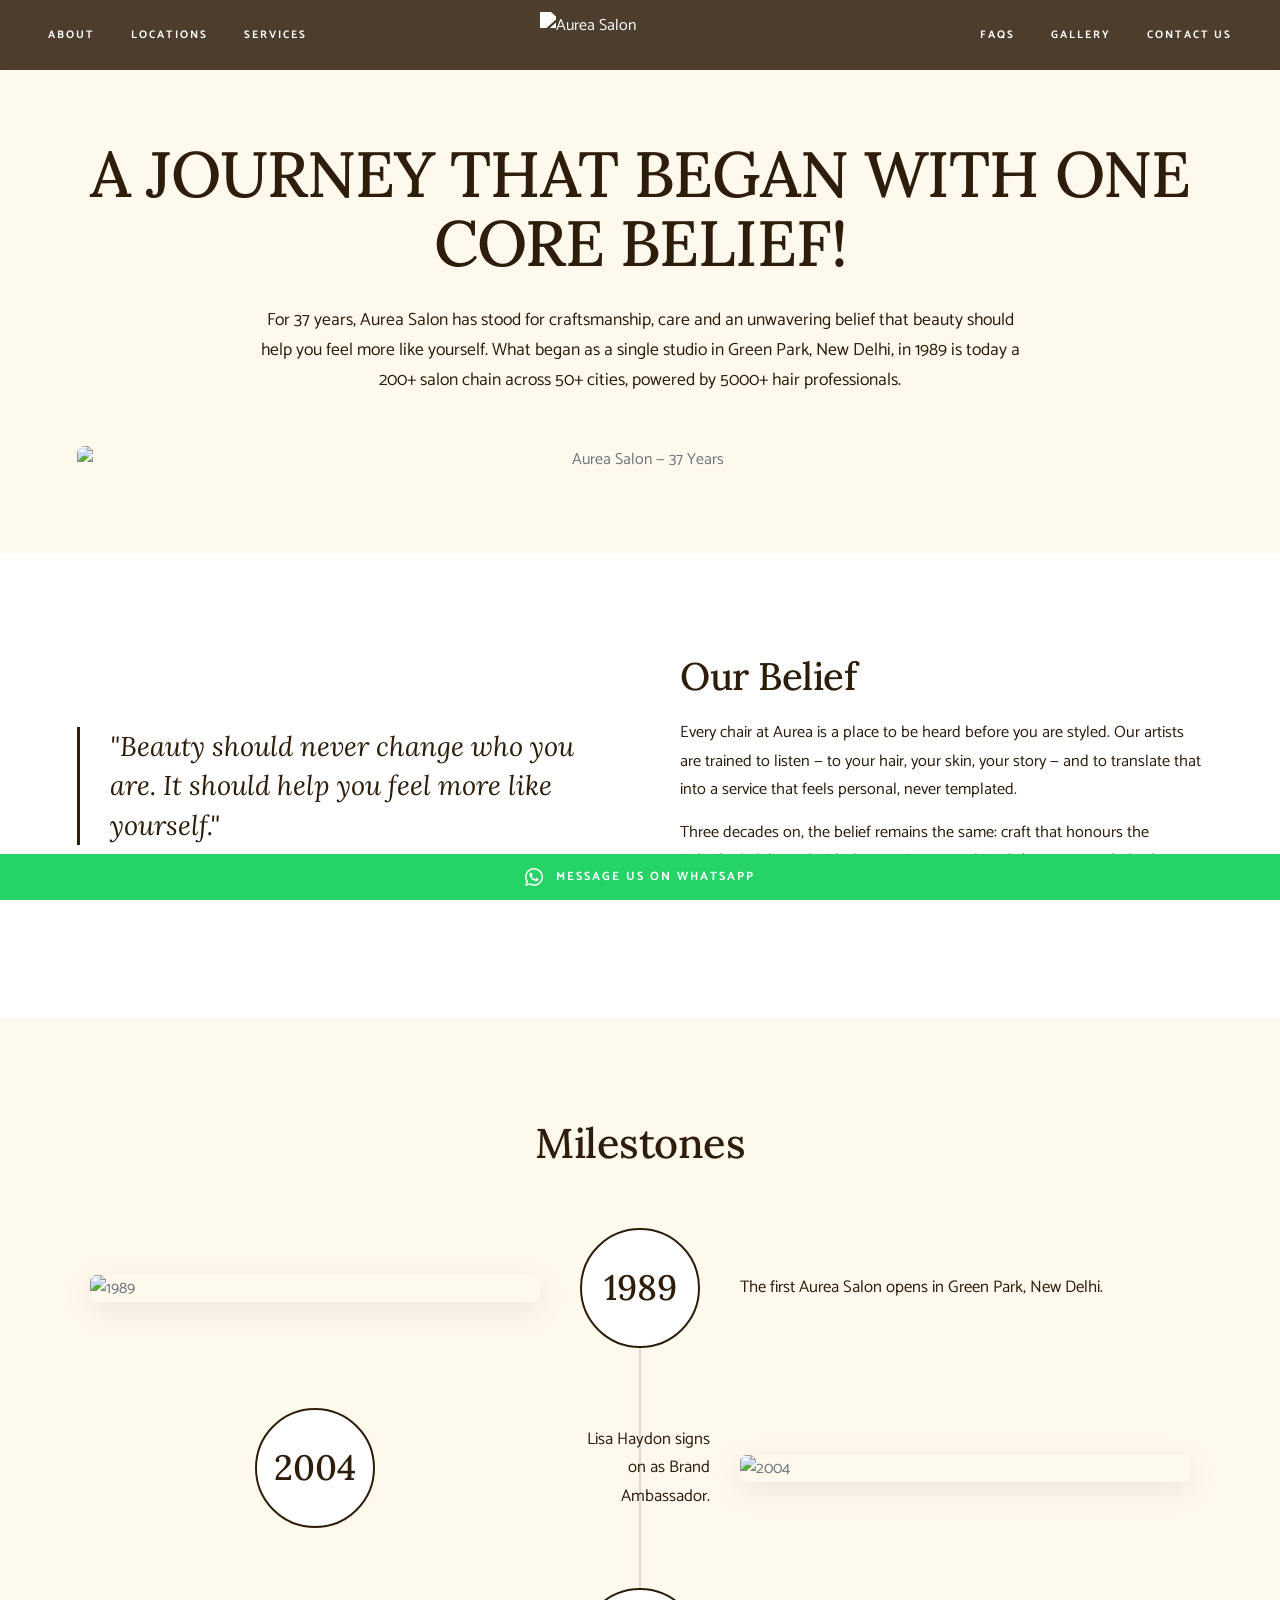
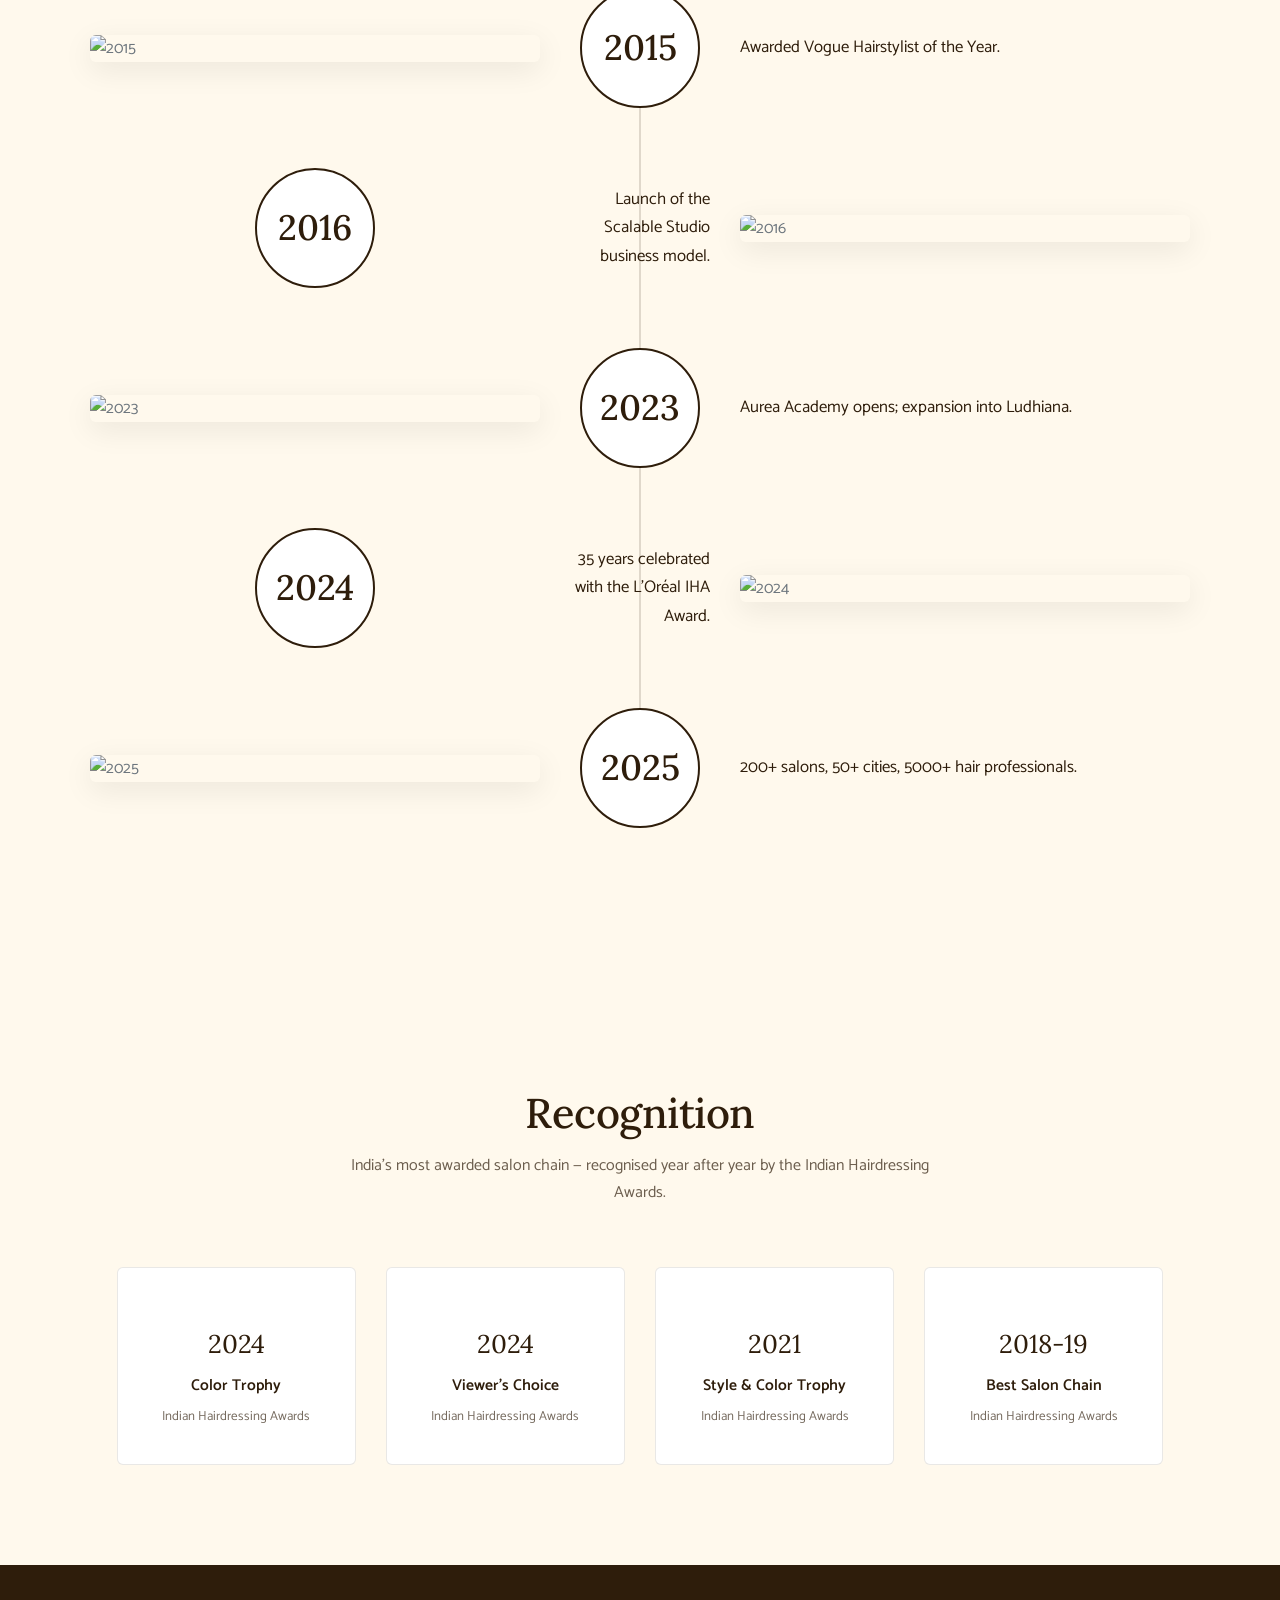
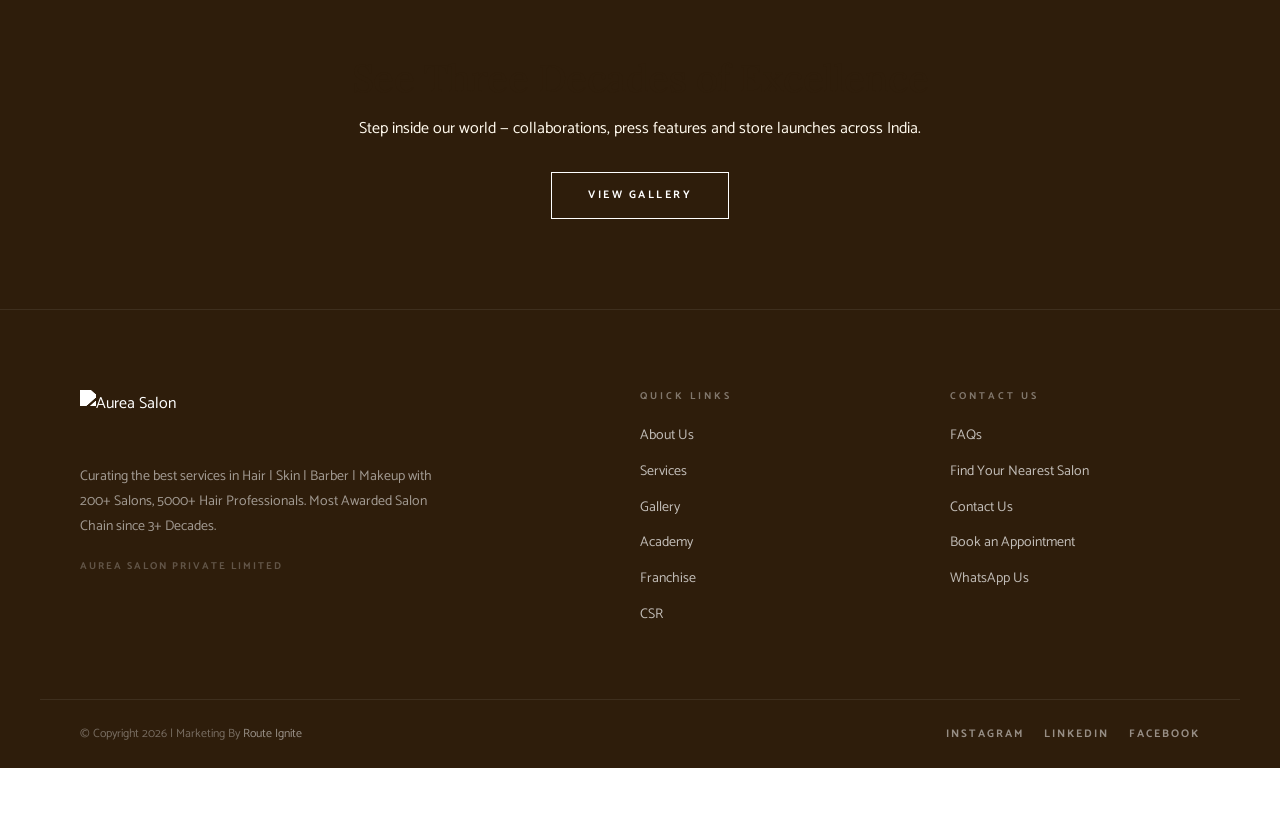
==== commit 3a6836a6: "Rebrand to Aurea Salon and remove founder/leadership content" ====
--- a/about.html
+++ b/about.html
@@ -3,12 +3,12 @@
 <head>
 <meta charset="UTF-8">
 <meta name="viewport" content="width=device-width, initial-scale=1.0">
-<meta name="description" content="A journey that began with one core belief. 37 years of Geetanjali Salon — 200+ salons, 50+ cities, 5000+ hair professionals. Founded by Sumit Israni in 1989.">
+<meta name="description" content="A journey that began with one core belief. 37 years of Aurea Salon — 200+ salons, 50+ cities, 5000+ hair professionals.">
 <meta name="robots" content="index, follow">
-<meta property="og:title" content="About Us | Geetanjali Salon">
-<meta property="og:description" content="Since 1989 — India's most awarded salon chain. Founder Sumit Israni.">
+<meta property="og:title" content="About Us | Aurea Salon">
+<meta property="og:description" content="Since 1989 — India's most awarded salon chain.">
 <meta property="og:image" content="https://www.geetanjalisalon.com/wp-content/uploads/2026/01/geet24.jpg">
-<title>About Us | Geetanjali Salon</title>
+<title>About Us | Aurea Salon</title>
 
 <link rel="icon" type="image/png" href="https://www.geetanjalisalon.com/wp-content/uploads/2023/09/cropped-Geetanjali-Salon-Logo-Copy-1-1-270x270.png">
 <link rel="preconnect" href="https://fonts.googleapis.com">
@@ -48,16 +48,6 @@
     .ms-item:nth-child(even) .ms-desc{order:0;text-align:left}
   }
 
-  .founder{padding:100px 6%;background:#fff}
-  .founder-grid{display:grid;grid-template-columns:1fr 1fr;gap:60px;max-width:1200px;margin:0 auto;align-items:center}
-  .founder-imgs{display:grid;grid-template-columns:1fr 1fr;gap:14px}
-  .founder-imgs img{width:100%;height:auto;border-radius:6px;display:block}
-  .founder-body .eyebrow{display:inline-block;letter-spacing:3px;font-size:.78rem;color:var(--dark);opacity:.65;margin-bottom:14px;text-transform:uppercase}
-  .founder-body h2{font-family:var(--h-font);font-size:2.6rem;font-weight:500;color:var(--dark);margin-bottom:8px;letter-spacing:-.5px}
-  .founder-body h3{font-size:.95rem;letter-spacing:1.5px;color:var(--dark);opacity:.75;margin-bottom:22px;text-transform:uppercase;font-weight:500}
-  .founder-body p{font-size:1.02rem;line-height:1.75;color:var(--dark);margin-bottom:14px}
-  @media(max-width:820px){.founder-grid{grid-template-columns:1fr}}
-
   .awards{padding:100px 6%;background:var(--cream)}
   .awards h2{text-align:center;font-family:var(--h-font);font-size:2.6rem;font-weight:500;color:var(--dark);margin-bottom:14px;letter-spacing:-.5px}
   .awards .sub{text-align:center;color:var(--dark);opacity:.7;margin:0 auto 60px;max-width:600px}
@@ -78,7 +68,7 @@
 </head>
 <body>
 
-<a class="wa-bar" href="https://wa.me/917428918292/?text=Hello%0AGot%20this%20number%20from%20Geetanjali%20Website.%20Looking%20to%20book%20an%20appointment." target="_blank" rel="noopener">
+<a class="wa-bar" href="https://wa.me/917428918292/?text=Hello%0AGot%20this%20number%20from%20Aurea%20Website.%20Looking%20to%20book%20an%20appointment." target="_blank" rel="noopener">
   <svg width="18" height="18" viewBox="0 0 24 24" fill="currentColor" style="display:inline-block;vertical-align:middle;margin-right:8px"><path d="M17.472 14.382c-.297-.149-1.758-.867-2.03-.967-.273-.099-.471-.148-.67.15-.197.297-.767.966-.94 1.164-.173.199-.347.223-.644.075-.297-.15-1.255-.463-2.39-1.475-.883-.788-1.48-1.761-1.653-2.059-.173-.297-.018-.458.13-.606.134-.133.298-.347.446-.52.149-.174.198-.298.298-.497.099-.198.05-.371-.025-.52-.075-.149-.669-1.612-.916-2.207-.242-.579-.487-.5-.669-.51-.173-.008-.371-.01-.57-.01-.198 0-.52.074-.792.372-.272.297-1.04 1.016-1.04 2.479 0 1.462 1.065 2.875 1.213 3.074.149.198 2.096 3.2 5.077 4.487.709.306 1.262.489 1.694.625.712.227 1.36.195 1.871.118.571-.085 1.758-.719 2.006-1.413.248-.694.248-1.289.173-1.413-.074-.124-.272-.198-.57-.347m-5.421 7.403h-.004a9.87 9.87 0 01-5.031-1.378l-.361-.214-3.741.982.998-3.648-.235-.374a9.86 9.86 0 01-1.51-5.26c.001-5.45 4.436-9.884 9.888-9.884 2.64 0 5.122 1.03 6.988 2.898a9.825 9.825 0 012.893 6.994c-.003 5.45-4.437 9.884-9.885 9.884m8.413-18.297A11.815 11.815 0 0012.05 0C5.495 0 .16 5.335.157 11.892c0 2.096.547 4.142 1.588 5.945L.057 24l6.305-1.654a11.882 11.882 0 005.683 1.448h.005c6.554 0 11.89-5.335 11.893-11.893a11.821 11.821 0 00-3.48-8.413Z"/></svg>
   Message Us on WhatsApp
 </a>
@@ -91,7 +81,7 @@
       <a href="services.html" class="nav-link">Services</a>
     </nav>
     <div class="nav-logo">
-      <a href="index.html"><img src="https://www.geetanjalisalon.com/wp-content/uploads/2023/09/Geetanjali-Salon-Logo-Copy.png" alt="Geetanjali Salon" width="200" height="46"></a>
+      <a href="index.html"><img src="https://www.geetanjalisalon.com/wp-content/uploads/2023/09/Geetanjali-Salon-Logo-Copy.png" alt="Aurea Salon" width="200" height="46"></a>
     </div>
     <nav class="nav-right">
       <a href="faq.html" class="nav-link">FAQS</a>
@@ -113,9 +103,9 @@
 
 <section class="about-hero">
   <h1 class="fade-up">A JOURNEY THAT BEGAN WITH ONE CORE BELIEF!</h1>
-  <p class="lede fade-up d1">For 37 years, Geetanjali Salon has stood for craftsmanship, care and an unwavering belief that beauty should help you feel more like yourself. What began as a single studio in Green Park, New Delhi, in 1989 is today a 200+ salon chain across 50+ cities, powered by 5000+ hair professionals.</p>
+  <p class="lede fade-up d1">For 37 years, Aurea Salon has stood for craftsmanship, care and an unwavering belief that beauty should help you feel more like yourself. What began as a single studio in Green Park, New Delhi, in 1989 is today a 200+ salon chain across 50+ cities, powered by 5000+ hair professionals.</p>
   <div class="hero-img fade-up d2">
-    <img src="https://www.geetanjalisalon.com/wp-content/uploads/2026/01/geet24.jpg" alt="Geetanjali Salon — 37 Years" loading="eager">
+    <img src="https://www.geetanjalisalon.com/wp-content/uploads/2026/01/geet24.jpg" alt="Aurea Salon — 37 Years" loading="eager">
   </div>
 </section>
 
@@ -124,7 +114,7 @@
     <div class="vm-quote fade-up">"Beauty should never change who you are. It should help you feel more like yourself."</div>
     <div class="vm-body fade-up d1">
       <h2>Our Belief</h2>
-      <p>Every chair at Geetanjali is a place to be heard before you are styled. Our artists are trained to listen — to your hair, your skin, your story — and to translate that into a service that feels personal, never templated.</p>
+      <p>Every chair at Aurea is a place to be heard before you are styled. Our artists are trained to listen — to your hair, your skin, your story — and to translate that into a service that feels personal, never templated.</p>
       <p>Three decades on, the belief remains the same: craft that honours the individual, delivered with the consistency only India's most awarded salon chain can promise.</p>
     </div>
   </div>
@@ -136,7 +126,7 @@
     <div class="ms-item fade-up">
       <div class="ms-img"><img src="https://www.geetanjalisalon.com/wp-content/uploads/2026/01/1989.png" alt="1989" loading="lazy"></div>
       <div class="ms-year">1989</div>
-      <div class="ms-desc">The first Geetanjali Salon opens in Green Park, New Delhi.</div>
+      <div class="ms-desc">The first Aurea Salon opens in Green Park, New Delhi.</div>
     </div>
     <div class="ms-item fade-up">
       <div class="ms-img"><img src="https://www.geetanjalisalon.com/wp-content/uploads/2026/01/2004.png" alt="2004" loading="lazy"></div>
@@ -156,7 +146,7 @@
     <div class="ms-item fade-up">
       <div class="ms-img"><img src="https://www.geetanjalisalon.com/wp-content/uploads/2026/01/2023.png" alt="2023" loading="lazy"></div>
       <div class="ms-year">2023</div>
-      <div class="ms-desc">Geetanjali Academy opens; expansion into Ludhiana.</div>
+      <div class="ms-desc">Aurea Academy opens; expansion into Ludhiana.</div>
     </div>
     <div class="ms-item fade-up">
       <div class="ms-img"><img src="https://www.geetanjalisalon.com/wp-content/uploads/2026/01/2024.png" alt="2024" loading="lazy"></div>
@@ -167,22 +157,6 @@
       <div class="ms-img"><img src="https://www.geetanjalisalon.com/wp-content/uploads/2026/01/2025.png" alt="2025" loading="lazy"></div>
       <div class="ms-year">2025</div>
       <div class="ms-desc">200+ salons, 50+ cities, 5000+ hair professionals.</div>
-    </div>
-  </div>
-</section>
-
-<section class="founder">
-  <div class="founder-grid">
-    <div class="founder-imgs fade-up">
-      <img src="https://www.geetanjalisalon.com/wp-content/uploads/2026/01/geet23.png" alt="Sumit Israni — Founder" loading="lazy">
-      <img src="https://www.geetanjalisalon.com/wp-content/uploads/2026/01/geet21.jpg" alt="Sumit Israni at work" loading="lazy">
-    </div>
-    <div class="founder-body fade-up d1">
-      <span class="eyebrow">Meet the Founder</span>
-      <h2>Sumit Israni</h2>
-      <h3>Founder · Creative Director · Managing Director · Celebrity Hair Designer</h3>
-      <p>Sumit Israni founded Geetanjali Salon in 1989 with one chair, one mirror and a clear point of view: that Indian beauty deserved global craft. Three decades on, he remains the creative compass of the brand.</p>
-      <p>His scissors have shaped the looks of Michelle Obama, Deepika Padukone and a long roster of public figures — but his proudest legacy is the 5000-strong artist community trained inside Geetanjali.</p>
     </div>
   </div>
 </section>
@@ -227,9 +201,9 @@
 <footer>
   <div class="footer-main">
     <div class="footer-brand">
-      <img src="https://www.geetanjalisalon.com/wp-content/uploads/2023/09/Geetanjali-Salon-Logo-Copy.png" alt="Geetanjali Salon" width="180">
+      <img src="https://www.geetanjalisalon.com/wp-content/uploads/2023/09/Geetanjali-Salon-Logo-Copy.png" alt="Aurea Salon" width="180">
       <p>Curating the best services in Hair | Skin | Barber | Makeup with 200+ Salons, 5000+ Hair Professionals. Most Awarded Salon Chain since 3+ Decades.</p>
-      <span class="co-name">GEETANJALI SALON PRIVATE LIMITED</span>
+      <span class="co-name">AUREA SALON PRIVATE LIMITED</span>
     </div>
     <div class="footer-col">
       <h4>Quick Links</h4>
@@ -252,9 +226,9 @@
   <div class="footer-bottom">
     <p>© Copyright 2026 | Marketing By <a href="#" style="color:rgba(255,255,255,.5)">Route Ignite</a></p>
     <div class="social-row">
-      <a href="https://www.instagram.com/geetanjalisalon/" target="_blank" rel="noopener">Instagram</a>
-      <a href="https://www.linkedin.com/company/geetanjali-salon/" target="_blank" rel="noopener">Linkedin</a>
-      <a href="https://www.facebook.com/geetanjalisalon/" target="_blank" rel="noopener">Facebook</a>
+      <a href="#" target="_blank" rel="noopener">Instagram</a>
+      <a href="#" target="_blank" rel="noopener">Linkedin</a>
+      <a href="#" target="_blank" rel="noopener">Facebook</a>
     </div>
   </div>
 </footer>
--- a/css/style.css
+++ b/css/style.css
@@ -426,40 +426,6 @@
 }
 .ig-grid a:hover img { transform: scale(1.04); }
 
-/* ── SUMIT SECTION ── */
-.sumit-section {
-  background: var(--cream);
-  padding: 110px 0;
-}
-.sumit-wrap {
-  display: grid;
-  grid-template-columns: 1fr 1fr;
-  gap: 80px;
-  align-items: center;
-  max-width: 1200px;
-  margin: 0 auto;
-  padding: 0 40px;
-}
-.sumit-photos {
-  display: grid;
-  grid-template-columns: 1fr 1fr;
-  gap: 16px;
-}
-.sumit-photos img {
-  width: 100%;
-  height: 400px;
-  object-fit: cover;
-  object-position: top;
-}
-.sumit-photos img:nth-child(1) { margin-top: 48px; }
-.sumit-text h2 {
-  font-size: clamp(24px,3vw,38px);
-  color: var(--dark);
-  margin-bottom: 24px;
-  line-height: 1.3;
-}
-.sumit-text p { font-size: 15px; line-height: 1.9; margin-bottom: 36px; }
-
 /* ── TESTIMONIALS ── */
 .testimonials {
   background: var(--dark);
@@ -805,9 +771,6 @@
   .svc-grid { grid-template-columns: 1fr; gap: 40px; }
   .svc-grid.reverse { direction: ltr; }
   .svc-img img { height: 340px; }
-
-  .sumit-wrap { grid-template-columns: 1fr; }
-  .sumit-photos img { height: 280px; }
 
   .sa-block { grid-template-columns: 1fr; }
   .sa-text { padding: 56px 40px; }
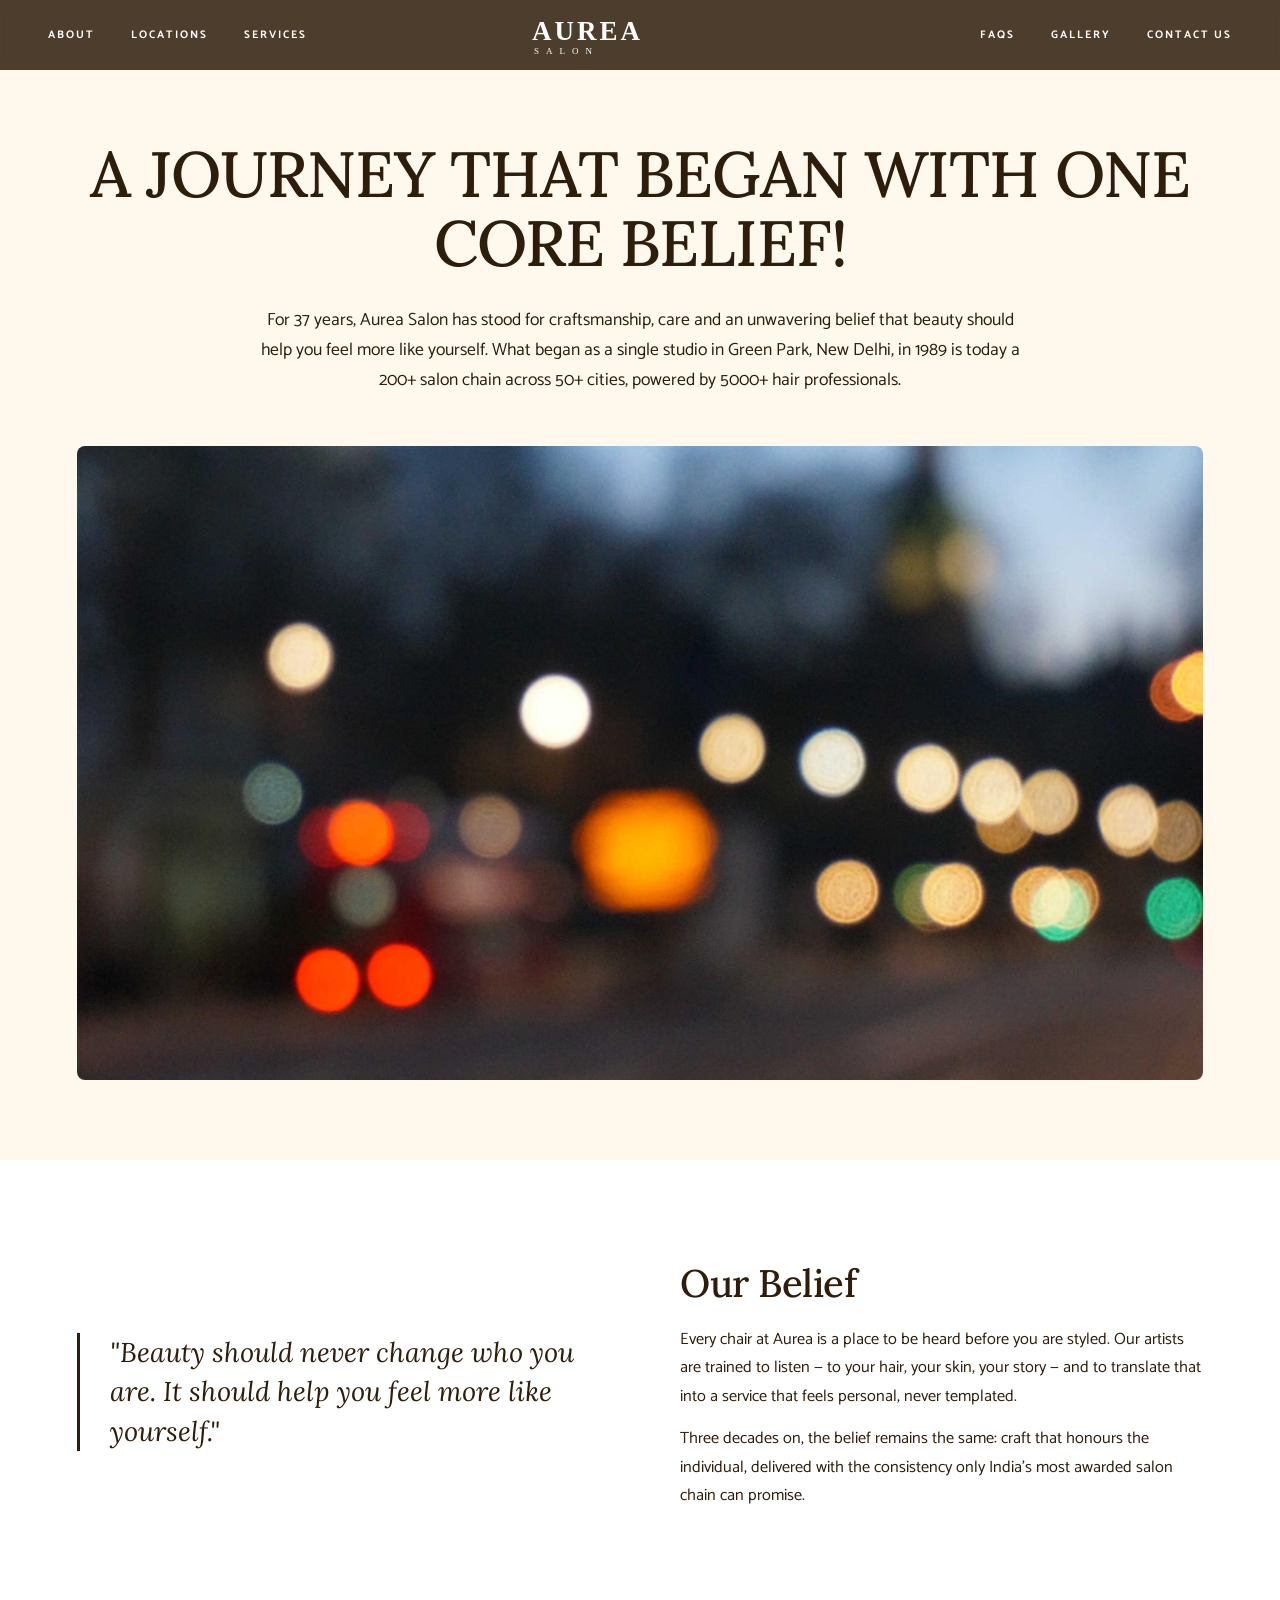
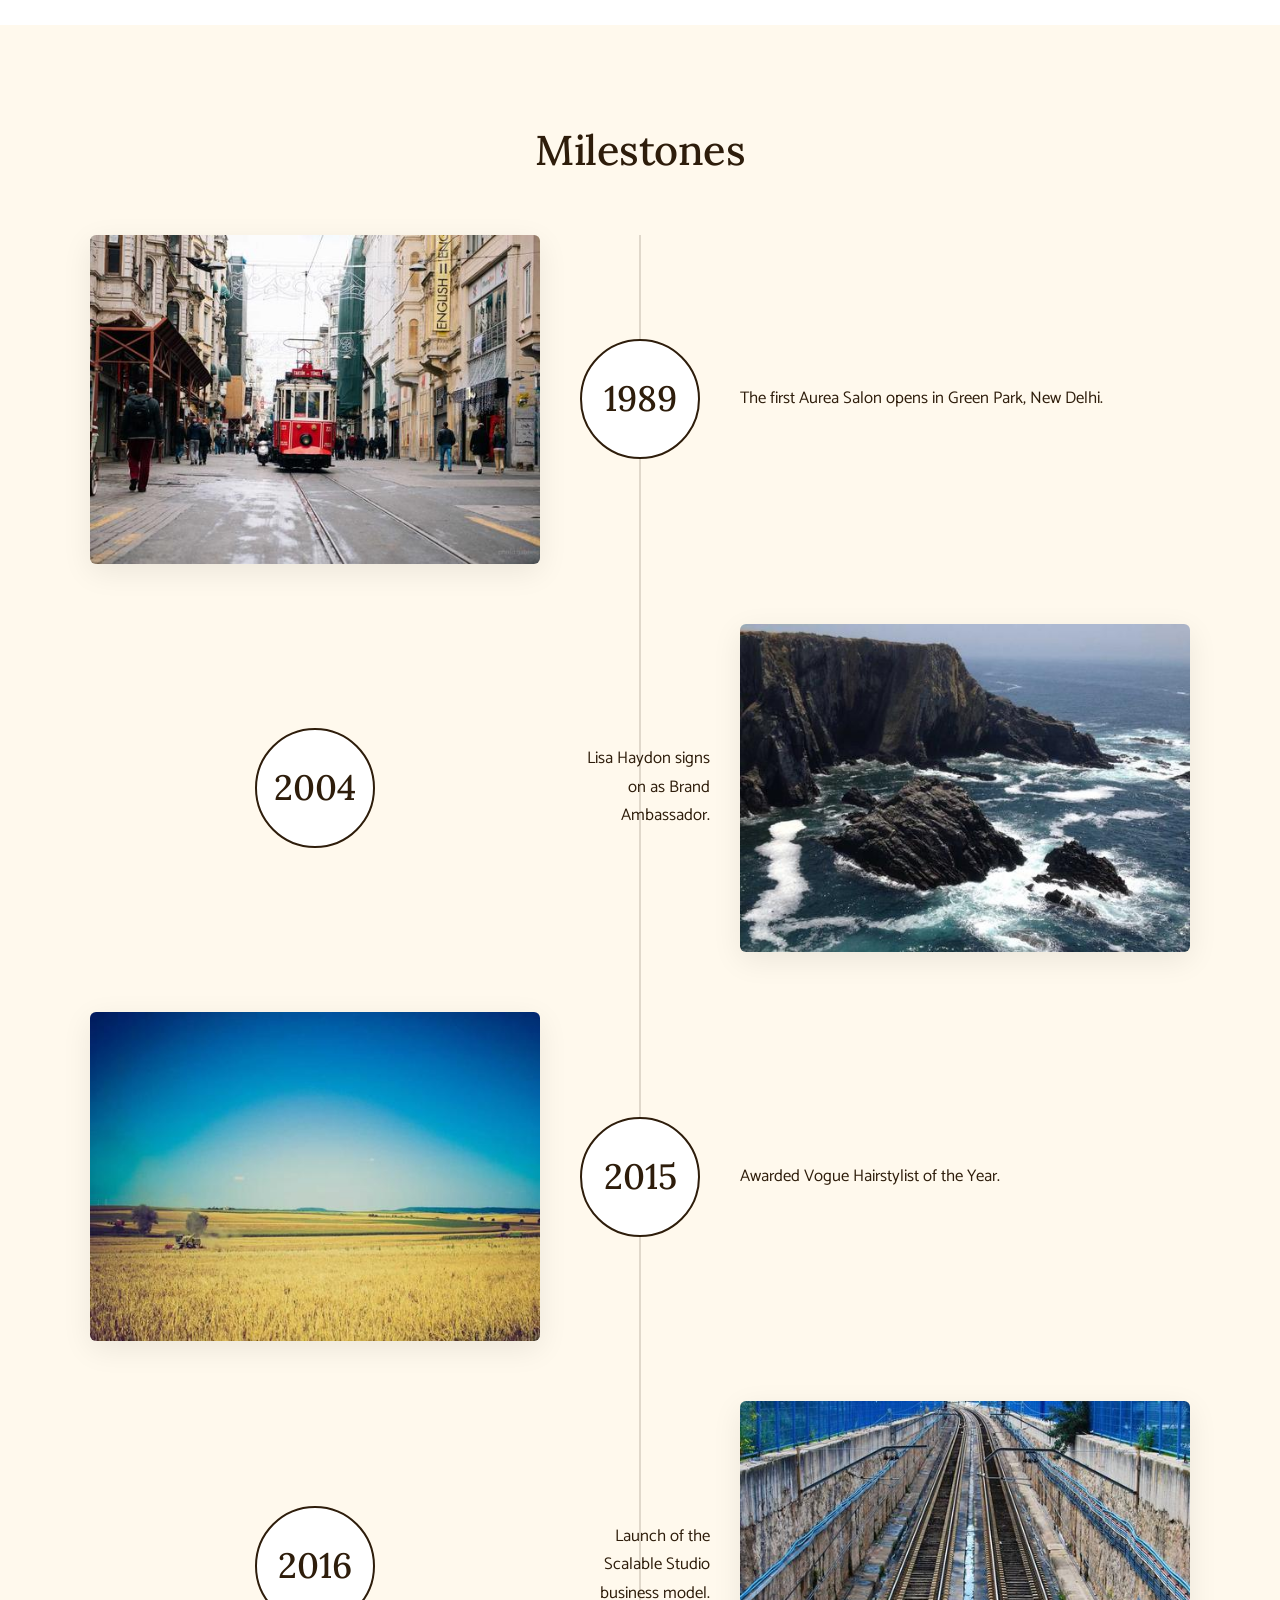
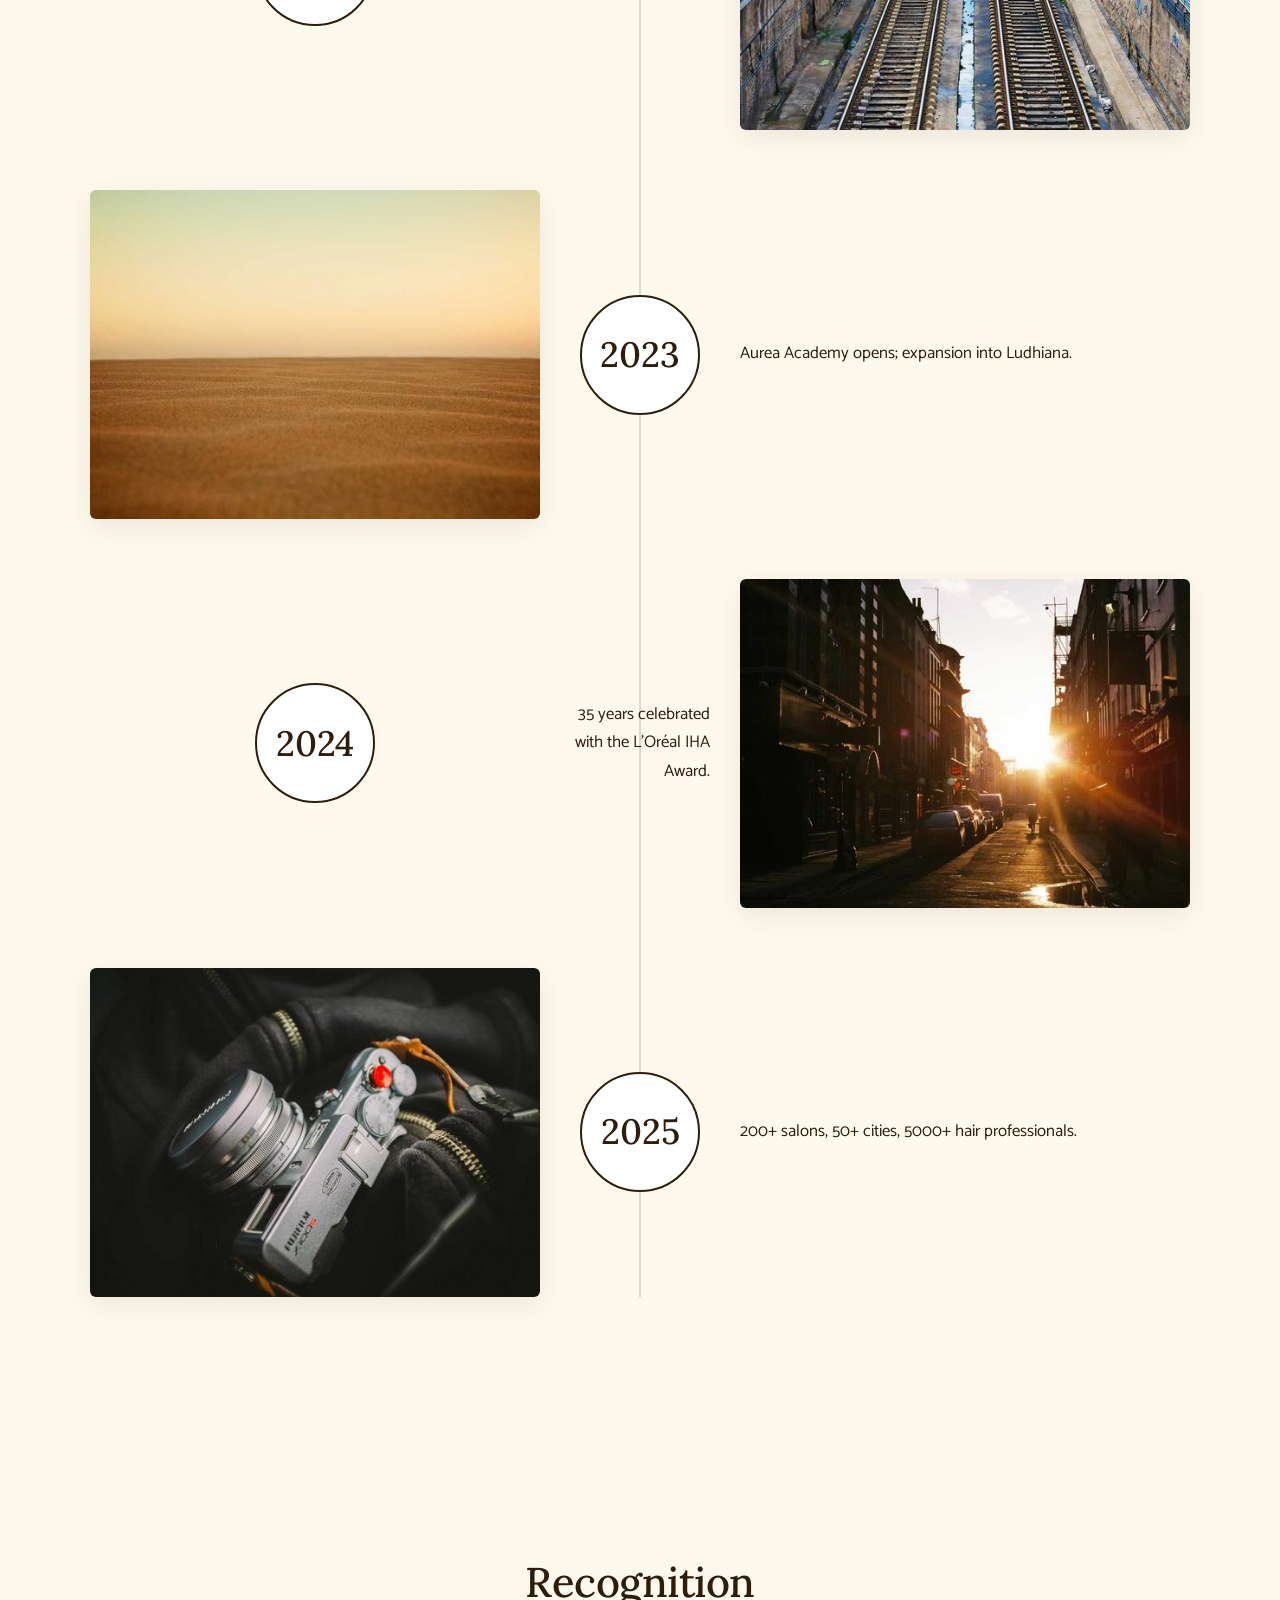
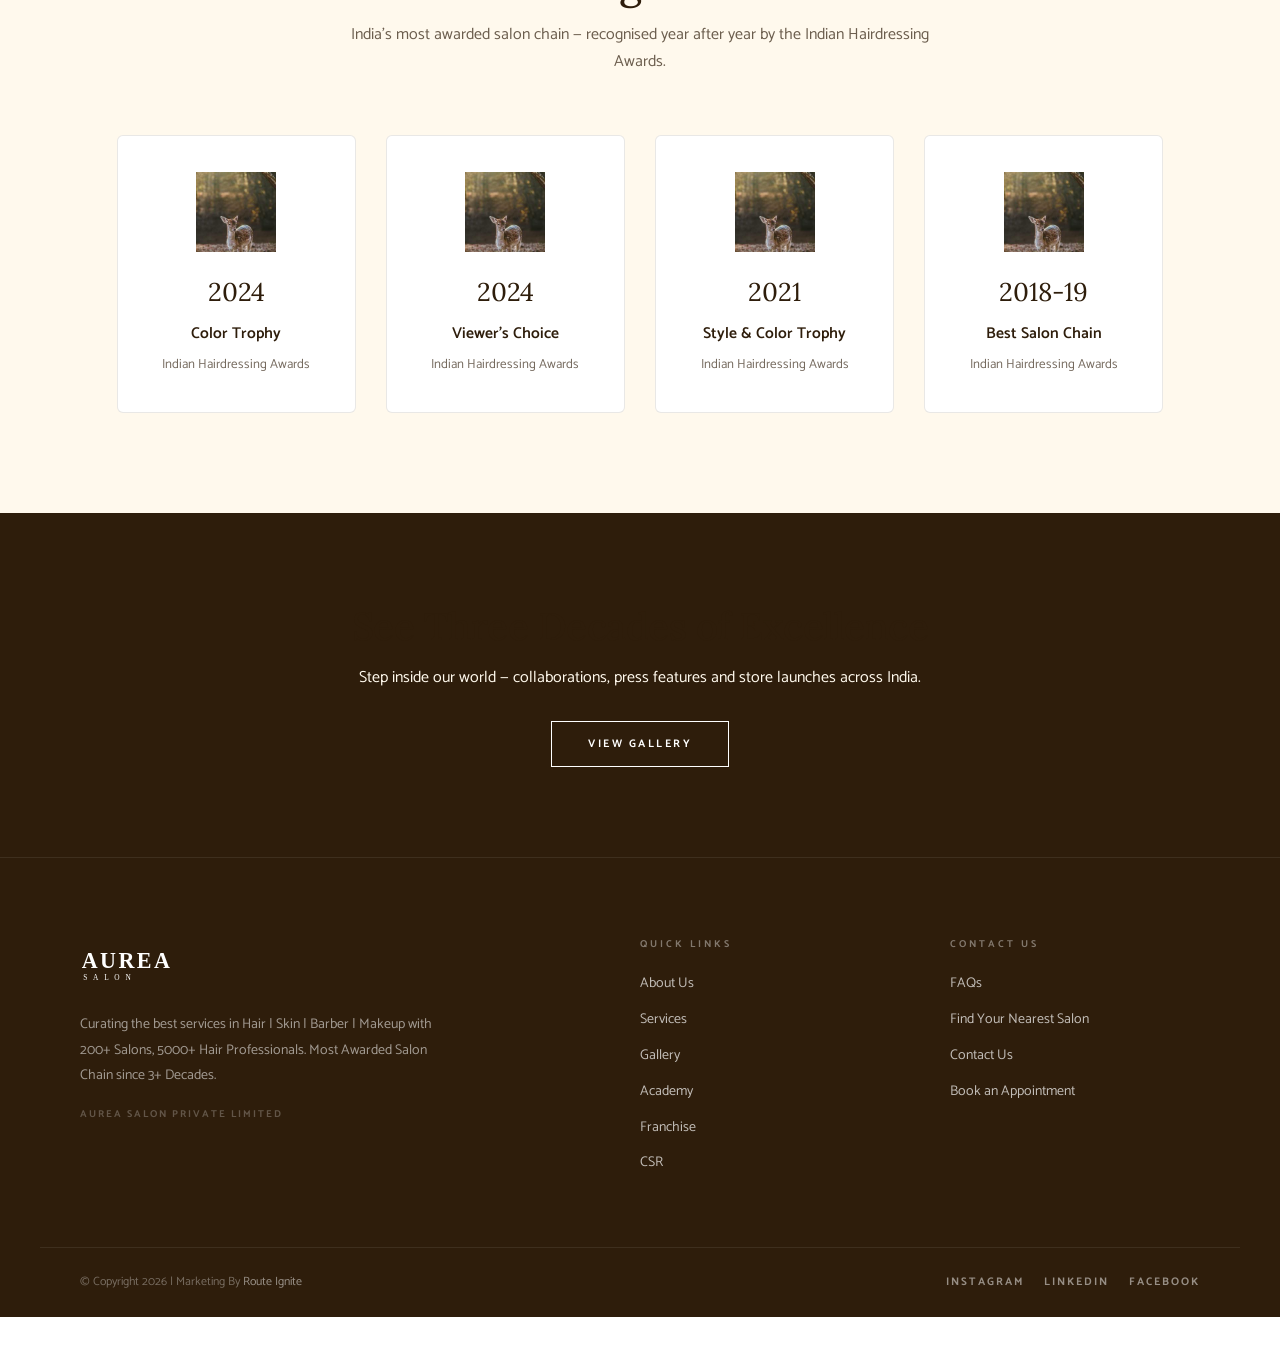
==== commit baecc333: "Localize images and disable messaging/external links" ====
--- a/about.html
+++ b/about.html
@@ -7,10 +7,10 @@
 <meta name="robots" content="index, follow">
 <meta property="og:title" content="About Us | Aurea Salon">
 <meta property="og:description" content="Since 1989 — India's most awarded salon chain.">
-<meta property="og:image" content="https://www.geetanjalisalon.com/wp-content/uploads/2026/01/geet24.jpg">
+<meta property="og:image" content="images/about-hero.jpg">
 <title>About Us | Aurea Salon</title>
 
-<link rel="icon" type="image/png" href="https://www.geetanjalisalon.com/wp-content/uploads/2023/09/cropped-Geetanjali-Salon-Logo-Copy-1-1-270x270.png">
+<link rel="icon" type="image/svg+xml" href="images/favicon.svg">
 <link rel="preconnect" href="https://fonts.googleapis.com">
 <link rel="preconnect" href="https://fonts.gstatic.com" crossorigin>
 <link rel="stylesheet" href="css/style.css">
@@ -68,10 +68,6 @@
 </head>
 <body>
 
-<a class="wa-bar" href="https://wa.me/917428918292/?text=Hello%0AGot%20this%20number%20from%20Aurea%20Website.%20Looking%20to%20book%20an%20appointment." target="_blank" rel="noopener">
-  <svg width="18" height="18" viewBox="0 0 24 24" fill="currentColor" style="display:inline-block;vertical-align:middle;margin-right:8px"><path d="M17.472 14.382c-.297-.149-1.758-.867-2.03-.967-.273-.099-.471-.148-.67.15-.197.297-.767.966-.94 1.164-.173.199-.347.223-.644.075-.297-.15-1.255-.463-2.39-1.475-.883-.788-1.48-1.761-1.653-2.059-.173-.297-.018-.458.13-.606.134-.133.298-.347.446-.52.149-.174.198-.298.298-.497.099-.198.05-.371-.025-.52-.075-.149-.669-1.612-.916-2.207-.242-.579-.487-.5-.669-.51-.173-.008-.371-.01-.57-.01-.198 0-.52.074-.792.372-.272.297-1.04 1.016-1.04 2.479 0 1.462 1.065 2.875 1.213 3.074.149.198 2.096 3.2 5.077 4.487.709.306 1.262.489 1.694.625.712.227 1.36.195 1.871.118.571-.085 1.758-.719 2.006-1.413.248-.694.248-1.289.173-1.413-.074-.124-.272-.198-.57-.347m-5.421 7.403h-.004a9.87 9.87 0 01-5.031-1.378l-.361-.214-3.741.982.998-3.648-.235-.374a9.86 9.86 0 01-1.51-5.26c.001-5.45 4.436-9.884 9.888-9.884 2.64 0 5.122 1.03 6.988 2.898a9.825 9.825 0 012.893 6.994c-.003 5.45-4.437 9.884-9.885 9.884m8.413-18.297A11.815 11.815 0 0012.05 0C5.495 0 .16 5.335.157 11.892c0 2.096.547 4.142 1.588 5.945L.057 24l6.305-1.654a11.882 11.882 0 005.683 1.448h.005c6.554 0 11.89-5.335 11.893-11.893a11.821 11.821 0 00-3.48-8.413Z"/></svg>
-  Message Us on WhatsApp
-</a>
 
 <header id="site-header">
   <div class="nav-wrap">
@@ -81,7 +77,7 @@
       <a href="services.html" class="nav-link">Services</a>
     </nav>
     <div class="nav-logo">
-      <a href="index.html"><img src="https://www.geetanjalisalon.com/wp-content/uploads/2023/09/Geetanjali-Salon-Logo-Copy.png" alt="Aurea Salon" width="200" height="46"></a>
+      <a href="index.html"><img src="images/logo-dark.svg" alt="Aurea Salon" width="200" height="46"></a>
     </div>
     <nav class="nav-right">
       <a href="faq.html" class="nav-link">FAQS</a>
@@ -105,7 +101,7 @@
   <h1 class="fade-up">A JOURNEY THAT BEGAN WITH ONE CORE BELIEF!</h1>
   <p class="lede fade-up d1">For 37 years, Aurea Salon has stood for craftsmanship, care and an unwavering belief that beauty should help you feel more like yourself. What began as a single studio in Green Park, New Delhi, in 1989 is today a 200+ salon chain across 50+ cities, powered by 5000+ hair professionals.</p>
   <div class="hero-img fade-up d2">
-    <img src="https://www.geetanjalisalon.com/wp-content/uploads/2026/01/geet24.jpg" alt="Aurea Salon — 37 Years" loading="eager">
+    <img src="images/about-hero.jpg" alt="Aurea Salon — 37 Years" loading="eager">
   </div>
 </section>
 
@@ -124,37 +120,37 @@
   <h2 class="fade-up">Milestones</h2>
   <div class="ms-list">
     <div class="ms-item fade-up">
-      <div class="ms-img"><img src="https://www.geetanjalisalon.com/wp-content/uploads/2026/01/1989.png" alt="1989" loading="lazy"></div>
+      <div class="ms-img"><img src="images/milestone-1989.jpg" alt="1989" loading="lazy"></div>
       <div class="ms-year">1989</div>
       <div class="ms-desc">The first Aurea Salon opens in Green Park, New Delhi.</div>
     </div>
     <div class="ms-item fade-up">
-      <div class="ms-img"><img src="https://www.geetanjalisalon.com/wp-content/uploads/2026/01/2004.png" alt="2004" loading="lazy"></div>
+      <div class="ms-img"><img src="images/milestone-2004.jpg" alt="2004" loading="lazy"></div>
       <div class="ms-year">2004</div>
       <div class="ms-desc">Lisa Haydon signs on as Brand Ambassador.</div>
     </div>
     <div class="ms-item fade-up">
-      <div class="ms-img"><img src="https://www.geetanjalisalon.com/wp-content/uploads/2026/01/2015.png" alt="2015" loading="lazy"></div>
+      <div class="ms-img"><img src="images/milestone-2015.jpg" alt="2015" loading="lazy"></div>
       <div class="ms-year">2015</div>
       <div class="ms-desc">Awarded Vogue Hairstylist of the Year.</div>
     </div>
     <div class="ms-item fade-up">
-      <div class="ms-img"><img src="https://www.geetanjalisalon.com/wp-content/uploads/2026/01/2016.png" alt="2016" loading="lazy"></div>
+      <div class="ms-img"><img src="images/milestone-2016.jpg" alt="2016" loading="lazy"></div>
       <div class="ms-year">2016</div>
       <div class="ms-desc">Launch of the Scalable Studio business model.</div>
     </div>
     <div class="ms-item fade-up">
-      <div class="ms-img"><img src="https://www.geetanjalisalon.com/wp-content/uploads/2026/01/2023.png" alt="2023" loading="lazy"></div>
+      <div class="ms-img"><img src="images/milestone-2023.jpg" alt="2023" loading="lazy"></div>
       <div class="ms-year">2023</div>
       <div class="ms-desc">Aurea Academy opens; expansion into Ludhiana.</div>
     </div>
     <div class="ms-item fade-up">
-      <div class="ms-img"><img src="https://www.geetanjalisalon.com/wp-content/uploads/2026/01/2024.png" alt="2024" loading="lazy"></div>
+      <div class="ms-img"><img src="images/milestone-2024.jpg" alt="2024" loading="lazy"></div>
       <div class="ms-year">2024</div>
       <div class="ms-desc">35 years celebrated with the L'Oréal IHA Award.</div>
     </div>
     <div class="ms-item fade-up">
-      <div class="ms-img"><img src="https://www.geetanjalisalon.com/wp-content/uploads/2026/01/2025.png" alt="2025" loading="lazy"></div>
+      <div class="ms-img"><img src="images/milestone-2025.jpg" alt="2025" loading="lazy"></div>
       <div class="ms-year">2025</div>
       <div class="ms-desc">200+ salons, 50+ cities, 5000+ hair professionals.</div>
     </div>
@@ -166,25 +162,25 @@
   <p class="sub fade-up d1">India's most awarded salon chain — recognised year after year by the Indian Hairdressing Awards.</p>
   <div class="awards-grid">
     <div class="award-c fade-up">
-      <img src="https://www.geetanjalisalon.com/wp-content/uploads/2026/01/Layer-11.png" alt="">
+      <img src="images/award.jpg" alt="">
       <div class="yr">2024</div>
       <div class="nm">Color Trophy</div>
       <div class="og">Indian Hairdressing Awards</div>
     </div>
     <div class="award-c fade-up d1">
-      <img src="https://www.geetanjalisalon.com/wp-content/uploads/2026/01/Layer-11.png" alt="">
+      <img src="images/award.jpg" alt="">
       <div class="yr">2024</div>
       <div class="nm">Viewer's Choice</div>
       <div class="og">Indian Hairdressing Awards</div>
     </div>
     <div class="award-c fade-up d2">
-      <img src="https://www.geetanjalisalon.com/wp-content/uploads/2026/01/Layer-11.png" alt="">
+      <img src="images/award.jpg" alt="">
       <div class="yr">2021</div>
       <div class="nm">Style &amp; Color Trophy</div>
       <div class="og">Indian Hairdressing Awards</div>
     </div>
     <div class="award-c fade-up d3">
-      <img src="https://www.geetanjalisalon.com/wp-content/uploads/2026/01/Layer-11.png" alt="">
+      <img src="images/award.jpg" alt="">
       <div class="yr">2018-19</div>
       <div class="nm">Best Salon Chain</div>
       <div class="og">Indian Hairdressing Awards</div>
@@ -201,7 +197,7 @@
 <footer>
   <div class="footer-main">
     <div class="footer-brand">
-      <img src="https://www.geetanjalisalon.com/wp-content/uploads/2023/09/Geetanjali-Salon-Logo-Copy.png" alt="Aurea Salon" width="180">
+      <img src="images/logo-light.svg" alt="Aurea Salon" width="180">
       <p>Curating the best services in Hair | Skin | Barber | Makeup with 200+ Salons, 5000+ Hair Professionals. Most Awarded Salon Chain since 3+ Decades.</p>
       <span class="co-name">AUREA SALON PRIVATE LIMITED</span>
     </div>
@@ -219,8 +215,7 @@
       <a href="faq.html">FAQs</a>
       <a href="contact.html">Find Your Nearest Salon</a>
       <a href="contact.html">Contact Us</a>
-      <a href="https://wa.me/917428918292/?text=Hello%0ALooking%20to%20book%20an%20appointment." target="_blank" rel="noopener">Book an Appointment</a>
-      <a href="https://wa.me/917428918292/" target="_blank" rel="noopener">WhatsApp Us</a>
+      <a href="#" target="_blank" rel="noopener">Book an Appointment</a>
     </div>
   </div>
   <div class="footer-bottom">
--- a/css/style.css
+++ b/css/style.css
@@ -238,7 +238,7 @@
 /* ── DESIGNED FOR CALM ── */
 .calm-section {
   min-height: 75vh;
-  background: url('https://geetanjalisalon.com/wp-content/uploads/2023/10/interior-image-inside.jpg') center/cover no-repeat fixed;
+  background: url('images/interior.jpg') center/cover no-repeat fixed;
   position: relative;
   display: flex;
   align-items: center;
